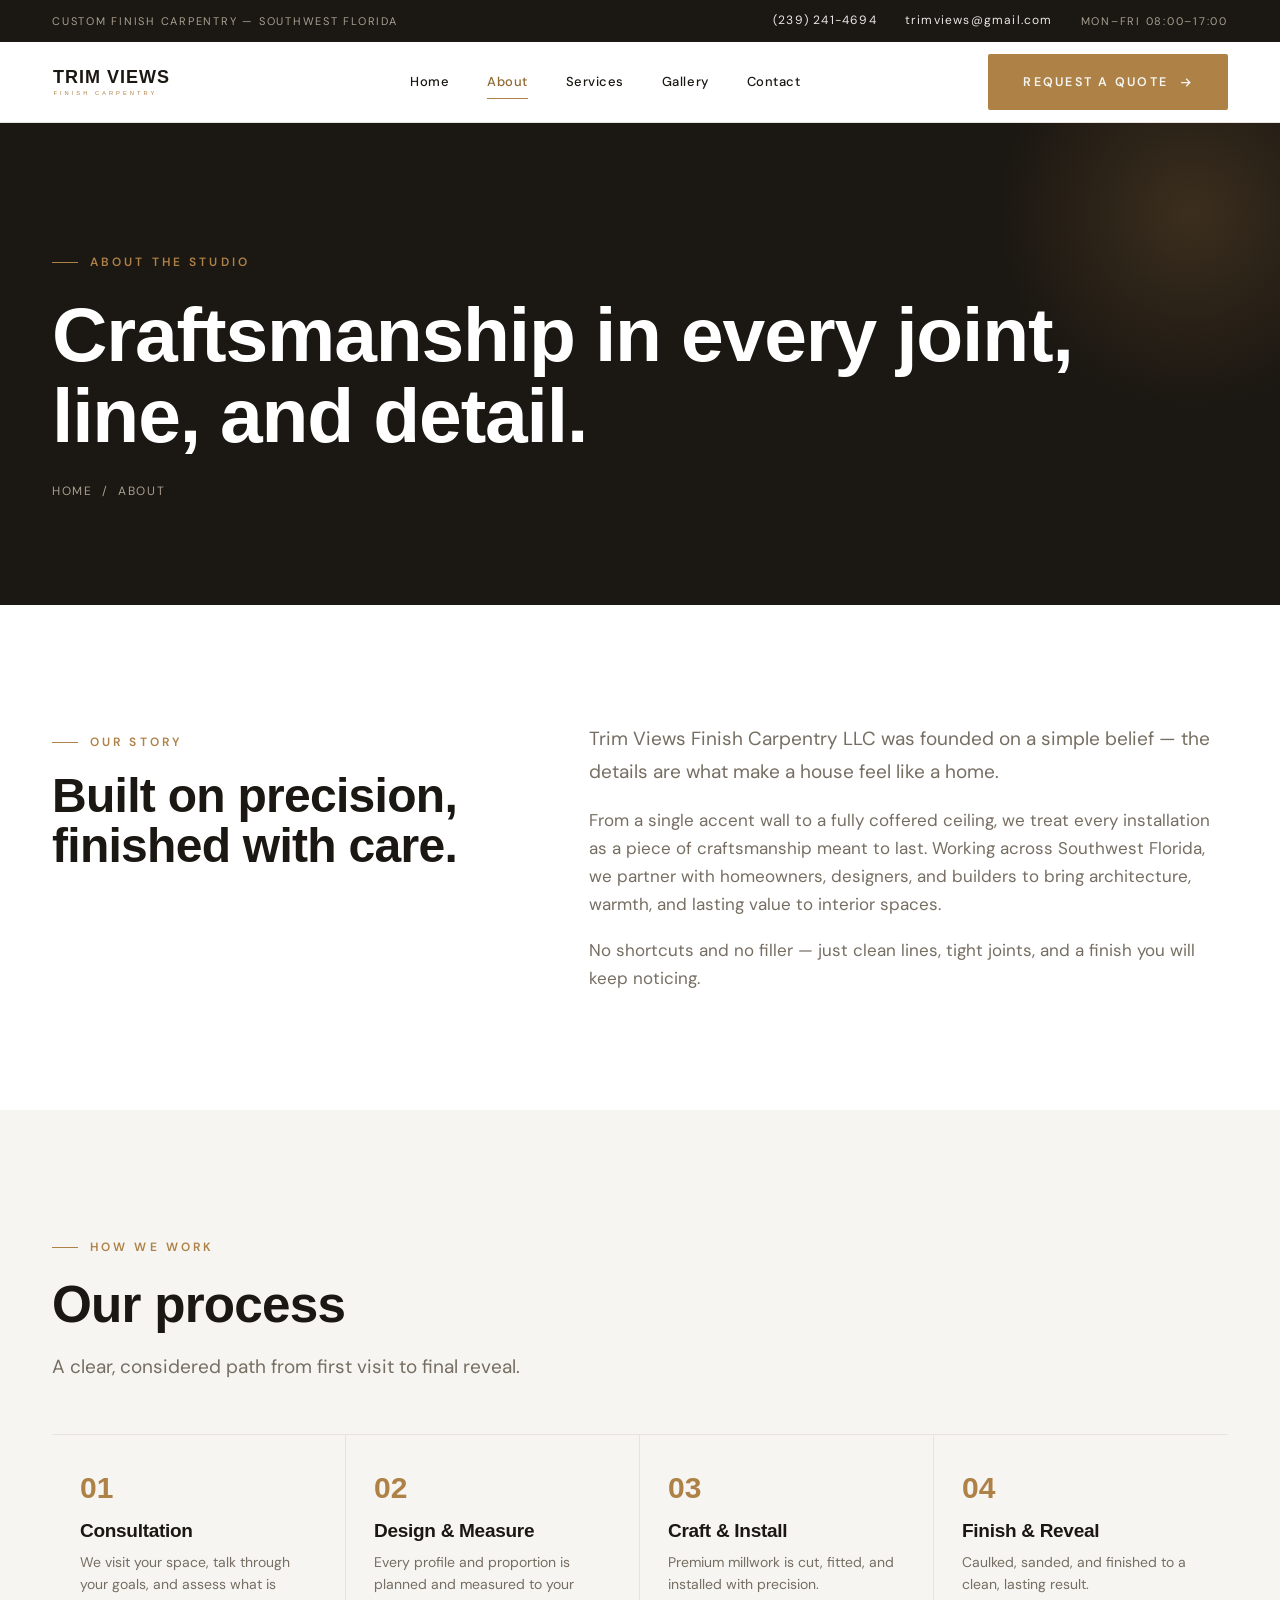
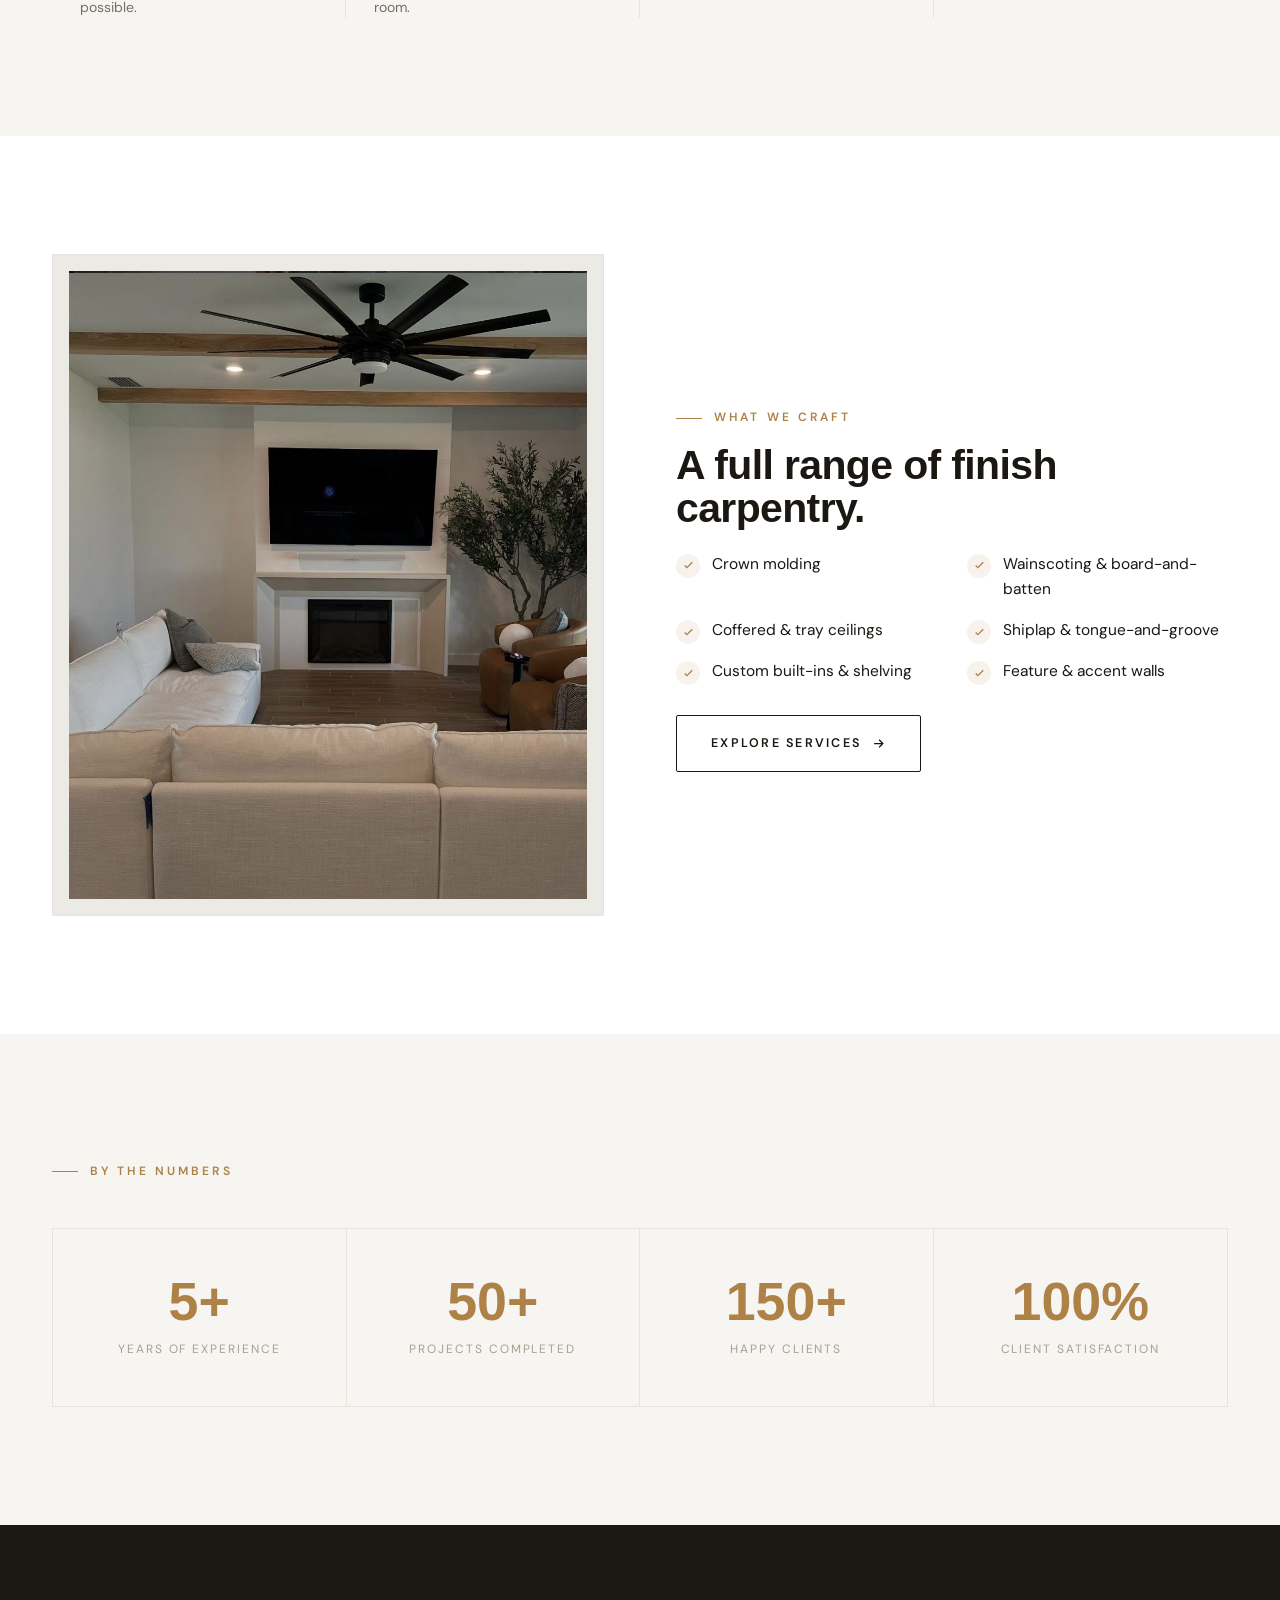
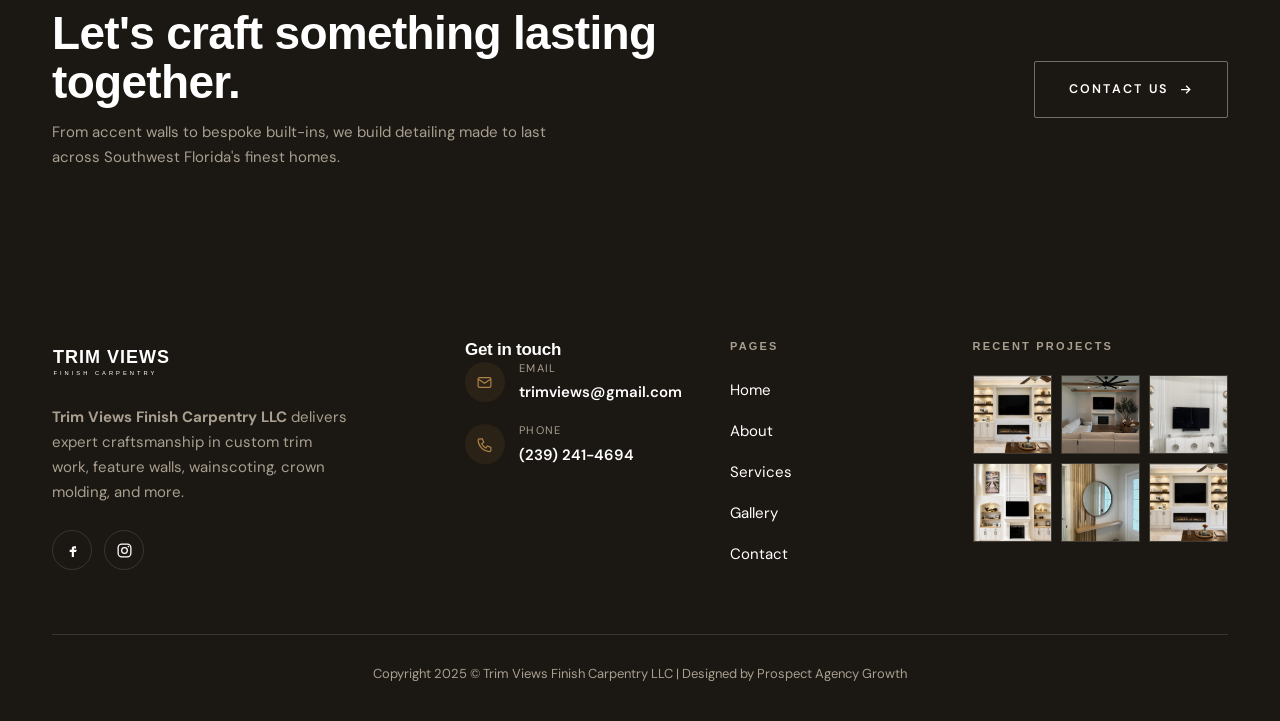
==== about.html @ 460244a6 "Add files via upload" ====
<!DOCTYPE html>
<html lang="en">
<head>
<meta charset="UTF-8">
<meta name="viewport" content="width=device-width, initial-scale=1">
<title>About | Trim Views Finish Carpentry</title>
<meta name="description" content="Trim Views Finish Carpentry LLC — bespoke trim, feature walls, wainscoting, crown molding, coffered ceilings and custom built-ins for fine homes across Southwest Florida.">
<link rel="preconnect" href="https://fonts.googleapis.com">
<link rel="preconnect" href="https://fonts.gstatic.com" crossorigin>
<link href="https://fonts.googleapis.com/css2?family=DM+Sans:opsz,wght@9..40,400;9..40,500;9..40,600;9..40,700&display=swap" rel="stylesheet">
<style>
@font-face{font-family:'Garet';
  src:url('assets/fonts/Garet-Bold.woff2') format('woff2'),
      url('assets/fonts/Garet-Bold.woff') format('woff'),
      url('assets/fonts/Garet-Bold.otf') format('opentype'),
      url('assets/fonts/Garet-Bold.ttf') format('truetype');
  font-weight:700;font-style:normal;font-display:swap}
@font-face{font-family:'Garet';
  src:url('assets/fonts/Garet-Book.woff2') format('woff2'),
      url('assets/fonts/Garet-Book.woff') format('woff'),
      url('assets/fonts/Garet-Book.otf') format('opentype'),
      url('assets/fonts/Garet-Book.ttf') format('truetype');
  font-weight:400;font-style:normal;font-display:swap}
*{margin:0;padding:0;box-sizing:border-box}
html{scroll-behavior:smooth}
:root{
  --ink:#1B1712; --ink-2:#231E17; --bone:#FFFFFF; --ivory:#F6F5F2;
  --brass:#AE8146; --brass-dk:#8F6833; --brass-soft:rgba(174,129,70,.10);
  --taupe:#766E62; --taupe-lt:#A89F90; --line:#E7E4DD; --line-dk:rgba(255,255,255,.13);
  --maxw:1240px; --e:cubic-bezier(.22,.61,.36,1);
}
body{font-family:'DM Sans',-apple-system,BlinkMacSystemFont,'Segoe UI',sans-serif;
  background:var(--bone);color:var(--ink);font-size:17px;line-height:1.65;-webkit-font-smoothing:antialiased}
h1,h2,h3,h4,.disp{font-family:'Garet',sans-serif;font-weight:700;line-height:1.05;letter-spacing:-.015em}
img{display:block;max-width:100%}
a{color:inherit;text-decoration:none}
.wrap{max-width:var(--maxw);margin:0 auto;padding:0 32px}
.eyebrow{display:inline-flex;align-items:center;gap:12px;font-weight:600;font-size:12px;
  letter-spacing:.26em;text-transform:uppercase;color:var(--brass)}
.eyebrow::before{content:"";width:26px;height:1px;background:var(--brass)}
.eyebrow.center{justify-content:center}
.lead{font-size:19px;color:var(--taupe);line-height:1.7}

.btn{display:inline-flex;align-items:center;gap:10px;font-weight:600;font-size:12.5px;
  letter-spacing:.18em;text-transform:uppercase;padding:17px 34px;border-radius:2px;
  border:1px solid transparent;cursor:pointer;transition:.35s var(--e);white-space:nowrap}
.btn .ar{transition:transform .35s var(--e)}
.btn:hover .ar{transform:translateX(4px)}
.btn-primary{background:var(--brass);color:var(--ivory)}
.btn-primary:hover{background:var(--brass-dk)}
.btn-ink{background:var(--ink);color:var(--bone)}
.btn-ink:hover{background:#000}
.btn-ghost{background:transparent;color:var(--ink);border-color:var(--ink)}
.btn-ghost:hover{background:var(--ink);color:var(--bone)}
.btn-ghost-lt{background:transparent;color:var(--bone);border-color:rgba(242,236,225,.4)}
.btn-ghost-lt:hover{background:var(--bone);color:var(--ink)}

.util{background:var(--ink);color:var(--bone)}
.util .wrap{display:flex;justify-content:space-between;align-items:center;height:42px;font-size:12px;letter-spacing:.1em}
.util .l,.util .r span{color:var(--taupe-lt);text-transform:uppercase;letter-spacing:.16em;font-size:11px}
.util .r{display:flex;gap:28px;align-items:center}
.util .r a{color:var(--bone);opacity:.9;transition:.2s}
.util .r a:hover{opacity:1;color:var(--brass)}

header{position:sticky;top:0;z-index:100;background:rgba(255,255,255,.86);
  -webkit-backdrop-filter:blur(10px);backdrop-filter:blur(10px);
  border-bottom:1px solid var(--line);transition:box-shadow .3s var(--e)}
header.scrolled{box-shadow:0 14px 40px -28px rgba(27,23,18,.5)}
.nav{display:flex;align-items:center;justify-content:space-between;height:80px}
.brand img{height:42px;width:auto}
.menu{display:flex;align-items:center;gap:38px}
.menu a{font-size:13px;font-weight:500;letter-spacing:.04em;color:var(--ink);position:relative;padding:4px 0;transition:color .25s}
.menu a::after{content:"";position:absolute;left:0;bottom:-2px;width:0;height:1px;background:var(--brass);transition:width .3s var(--e)}
.menu a:hover{color:var(--brass-dk)}
.menu a:hover::after,.menu a.active::after{width:100%}
.menu a.active{color:var(--brass-dk)}
.nav-r{display:flex;align-items:center;gap:20px}
.burger{display:none;flex-direction:column;gap:5px;background:none;border:none;cursor:pointer;padding:8px}
.burger span{width:24px;height:1.5px;background:var(--ink);transition:.3s}
.mobile{display:none}

/* hero */
.hero{padding:78px 0 96px;position:relative;overflow:hidden}
.hero-grid{display:grid;grid-template-columns:1.05fr .95fr;gap:64px;align-items:center}
.hero h1{font-size:clamp(44px,5.6vw,82px);margin:26px 0 24px}
.hero h1 em{font-style:normal;color:var(--brass)}
.hero .lead{max-width:440px;margin-bottom:38px}
.hero-cta{display:flex;gap:14px;flex-wrap:wrap;margin-bottom:46px}
.hero-meta{display:flex;gap:40px;border-top:1px solid var(--line);padding-top:26px}
.hero-meta .n{font-family:'Garet',sans-serif;font-weight:700;font-size:30px;line-height:1}
.hero-meta .k{font-size:12px;letter-spacing:.16em;text-transform:uppercase;color:var(--taupe-lt);margin-top:8px}
.frame{position:relative;padding:18px;background:var(--bone);border:1px solid var(--line);
  box-shadow:0 50px 90px -50px rgba(27,23,18,.45)}
.frame::before{content:"";position:absolute;inset:8px;border:1px solid var(--brass);opacity:.45;pointer-events:none}
.frame .pic{aspect-ratio:4/5;overflow:hidden;background:#ECEAE4}
.frame .pic img{width:100%;height:100%;object-fit:cover}
.frame .chip{position:absolute;left:-1px;bottom:34px;transform:translateX(-20%);
  background:var(--ink);color:var(--bone);padding:18px 22px;max-width:250px;display:flex;gap:14px;align-items:center}
.frame .chip .t{font-size:11px;letter-spacing:.2em;text-transform:uppercase;color:var(--brass);margin-bottom:6px}
.frame .chip .d{font-size:14px;line-height:1.4}
.frame .chip .ic{color:var(--brass);flex-shrink:0}
.vlabel{position:absolute;right:-34px;top:50%;writing-mode:vertical-rl;transform:rotate(180deg) translateX(50%);
  font-size:11px;letter-spacing:.34em;text-transform:uppercase;color:var(--taupe-lt)}

/* feature icon row */
.feat{background:var(--ivory);border-top:1px solid var(--line);border-bottom:1px solid var(--line)}
.feat .wrap{display:grid;grid-template-columns:repeat(4,1fr)}
.feat .f{padding:40px 30px;display:flex;gap:18px;align-items:flex-start;border-right:1px solid var(--line)}
.feat .f:last-child{border-right:none}
.feat .fic{width:46px;height:46px;flex-shrink:0;border-radius:50%;background:var(--brass-soft);color:var(--brass);display:flex;align-items:center;justify-content:center}
.feat .ft{font-family:'Garet',sans-serif;font-weight:700;font-size:16px;margin-bottom:5px}
.feat .fd{font-size:13px;color:var(--taupe);line-height:1.5}

/* section scaffold */
.sec{padding:118px 0}
.sec-iv{background:var(--ivory)}
.sec-head{max-width:640px}
.sec-head h2{font-size:clamp(32px,4vw,52px);margin:20px 0}
.sec-head.center{margin:0 auto;text-align:center}

/* overlapping about card (ref: INNER) */
.ovr-grid{display:grid;grid-template-columns:1.1fr .9fr;align-items:center}
.ovr-img{position:relative;aspect-ratio:4/3;overflow:hidden;background:#ECEAE4;border:1px solid var(--line)}
.ovr-img img{width:100%;height:100%;object-fit:cover}
.viewbtn{position:absolute;left:0;bottom:26px;display:inline-flex;align-items:center;gap:14px;
  background:var(--ink);color:var(--bone);padding:11px 24px 11px 11px;font-size:11px;letter-spacing:.18em;text-transform:uppercase}
.viewbtn .c{width:42px;height:42px;border-radius:50%;background:var(--brass);color:var(--ivory);display:flex;align-items:center;justify-content:center}
.ovr-card{background:var(--bone);border:1px solid var(--line);padding:52px 48px;margin-left:-90px;
  box-shadow:0 50px 90px -50px rgba(27,23,18,.42);position:relative;z-index:2}
.ovr-card h2{font-size:clamp(28px,3.2vw,42px);margin:16px 0 18px}
.ovr-stats{display:flex;gap:54px;margin-top:34px;border-top:1px solid var(--line);padding-top:28px}
.ovr-stats .n{font-family:'Garet',sans-serif;font-weight:700;font-size:34px;color:var(--brass);line-height:1}
.ovr-stats .k{font-size:12px;letter-spacing:.14em;text-transform:uppercase;color:var(--taupe-lt);margin-top:8px}

/* why choose us (ref: INNER) */
.why-wrap{display:grid;grid-template-columns:.82fr 1.18fr;gap:64px;align-items:center}
.why-cards{display:grid;grid-template-columns:1fr 1fr;gap:22px}
.wcard{background:var(--bone);border:1px solid var(--line);padding:34px 30px;transition:.35s var(--e)}
.wcard:hover{transform:translateY(-5px);box-shadow:0 30px 60px -36px rgba(27,23,18,.35);border-color:var(--brass)}
.wcard .ic{width:50px;height:50px;border-radius:12px;background:var(--brass-soft);color:var(--brass);display:flex;align-items:center;justify-content:center;margin-bottom:20px}
.wcard h3{font-size:19px;margin-bottom:10px}
.wcard p{font-size:14px;color:var(--taupe);line-height:1.6}

/* service image cards (ref: REVYLO) */
.scards{display:grid;grid-template-columns:repeat(3,1fr);gap:24px;margin-top:52px}
.scard{background:var(--bone);border:1px solid var(--line);overflow:hidden;transition:.35s var(--e);display:block}
.scard:hover{transform:translateY(-5px);box-shadow:0 36px 70px -40px rgba(27,23,18,.4)}
.scard .im{aspect-ratio:4/3;overflow:hidden;background:#ECEAE4}
.scard .im img{width:100%;height:100%;object-fit:cover;transition:transform .8s var(--e)}
.scard:hover .im img{transform:scale(1.06)}
.scard .bd{padding:30px 28px}
.scard h3{font-size:20px;margin-bottom:10px}
.scard p{font-size:14px;color:var(--taupe);margin-bottom:18px;line-height:1.6}
.scard .go{display:inline-flex;align-items:center;gap:9px;font-size:12px;letter-spacing:.16em;text-transform:uppercase;color:var(--brass);font-weight:600}

/* craft split (ref: INNER award-winning) */
.split{display:grid;grid-template-columns:1fr 1fr;gap:72px;align-items:center}
.split-img{aspect-ratio:5/6;background:#ECEAE4;border:1px solid var(--line);padding:16px}
.split-img .pic{width:100%;height:100%;overflow:hidden;background:#ECEAE4}
.split-img img{width:100%;height:100%;object-fit:cover}
.pull{background:var(--bone);border-left:2px solid var(--brass);padding:22px 26px;margin-top:28px;font-style:italic;color:var(--taupe);line-height:1.6}
.pull .src{display:block;margin-top:12px;font-style:normal;font-size:11px;letter-spacing:.18em;text-transform:uppercase;color:var(--brass)}

/* gallery */
.gal{display:grid;grid-template-columns:1.4fr 1fr;grid-template-rows:1fr 1fr;gap:20px;margin-top:50px}
.gal figure{overflow:hidden;background:#ECEAE4;border:1px solid var(--line)}
.gal figure:first-child{grid-row:1/3}
.gal img{width:100%;height:100%;object-fit:cover;transition:transform .8s var(--e)}
.gal figure:hover img{transform:scale(1.05)}
.gal-foot{display:flex;justify-content:space-between;align-items:center;flex-wrap:wrap;gap:20px;margin-top:42px}
.social{display:flex;align-items:center;gap:14px}
.social .s{font-size:12px;letter-spacing:.16em;text-transform:uppercase;color:var(--taupe)}
.sic{width:42px;height:42px;border-radius:50%;border:1px solid var(--line);display:flex;align-items:center;justify-content:center;transition:.3s var(--e)}
.sic:hover{background:var(--brass);border-color:var(--brass);color:var(--ivory)}
.gal-grid{display:grid;grid-template-columns:repeat(3,1fr);gap:20px;margin-top:50px}
.gal-grid figure{overflow:hidden;background:#ECEAE4;border:1px solid var(--line);aspect-ratio:4/5}
.gal-grid img{width:100%;height:100%;object-fit:cover;transition:transform .8s var(--e)}
.gal-grid figure:hover img{transform:scale(1.05)}

/* CTA (ref: INNER) */
.cta{background:var(--ink);color:var(--bone);padding:84px 0}
.cta .wrap{display:flex;justify-content:space-between;align-items:center;gap:44px;flex-wrap:wrap}
.cta h2{font-size:clamp(28px,3.6vw,46px);max-width:660px}
.cta p{color:var(--taupe-lt);margin-top:14px;max-width:540px;font-size:15px}

/* page hero */
.phero{background:var(--ink);color:var(--bone);padding:120px 0 104px;position:relative;overflow:hidden}
.phero::after{content:"";position:absolute;right:-120px;top:-120px;width:420px;height:420px;border-radius:50%;
  background:radial-gradient(circle,rgba(174,129,70,.22),transparent 65%)}
.phero .eyebrow{color:var(--brass)}
.phero h1{font-size:clamp(42px,6vw,84px);margin:22px 0 0}
.crumbs{margin-top:26px;font-size:12px;letter-spacing:.14em;text-transform:uppercase;color:var(--taupe-lt)}
.crumbs a:hover{color:var(--brass)}

/* contact */
.cgrid{display:grid;grid-template-columns:.9fr 1.1fr;gap:64px}
.cinfo .row{display:flex;gap:18px;padding:24px 0;border-bottom:1px solid var(--line)}
.cinfo .row:first-child{border-top:1px solid var(--line)}
.cinfo .ic{width:46px;height:46px;border-radius:50%;background:var(--brass-soft);color:var(--brass);display:flex;align-items:center;justify-content:center;flex-shrink:0}
.cinfo .k{font-size:11px;letter-spacing:.2em;text-transform:uppercase;color:var(--taupe-lt)}
.cinfo .v{font-weight:600;font-size:17px;margin-top:4px}
.form{background:var(--bone);border:1px solid var(--line);padding:42px}
.formwrap{border:1px solid var(--line);border-radius:4px;overflow:hidden;background:var(--bone)}
.field{margin-bottom:22px}
.field label{display:block;font-size:11px;letter-spacing:.18em;text-transform:uppercase;color:var(--taupe);margin-bottom:9px}
.field input,.field textarea{width:100%;background:var(--bone);border:1px solid var(--line);border-radius:2px;
  padding:14px 16px;font-family:inherit;font-size:15px;color:var(--ink);transition:border-color .25s}
.field input:focus,.field textarea:focus{outline:none;border-color:var(--brass)}
.field textarea{resize:vertical;min-height:130px}
.fnote{font-size:12.5px;color:var(--taupe-lt);margin-top:14px}

/* footer */
footer{background:var(--ink);color:var(--bone);padding:88px 0 36px}
.fgrid{display:grid;grid-template-columns:1.5fr .85fr .8fr 1.05fr;gap:48px;padding-bottom:54px;border-bottom:1px solid var(--line-dk)}
.flogo img{height:42px;margin-bottom:22px;filter:brightness(0) invert(1)}
.ftag{color:var(--taupe-lt);max-width:300px;margin-bottom:26px;font-size:15px}
.fcontact a{display:flex;align-items:center;gap:14px;margin-bottom:16px;color:var(--bone)}
.fcontact .fic{width:40px;height:40px;border-radius:50%;background:var(--brass-soft);color:var(--brass);display:flex;align-items:center;justify-content:center;flex-shrink:0}
.fcontact small{display:block;color:var(--taupe-lt);font-size:11px;letter-spacing:.12em;text-transform:uppercase}
.fcontact strong{font-weight:600;font-size:15px}
.fsocial{display:flex;gap:12px;margin-top:22px}
.fsocial a{width:40px;height:40px;border-radius:50%;border:1px solid var(--line-dk);display:flex;align-items:center;justify-content:center;transition:.3s var(--e)}
.fsocial a:hover{background:var(--brass);border-color:var(--brass);color:var(--ivory)}
.fcol h4{font-size:11px;letter-spacing:.2em;text-transform:uppercase;color:var(--taupe-lt);margin-bottom:22px}
.fcol ul{list-style:none}
.fcol li{margin-bottom:13px}
.fcol a{font-size:15px;color:var(--bone);transition:.2s}
.fcol a:hover{color:var(--brass)}
.fprojects{display:grid;grid-template-columns:repeat(3,1fr);gap:9px}
.fprojects a{aspect-ratio:1;overflow:hidden;background:var(--ink-2);border:1px solid var(--line-dk)}
.fprojects img{width:100%;height:100%;object-fit:cover;transition:.4s var(--e)}
.fprojects a:hover img{transform:scale(1.08);opacity:.85}
.fbot{padding-top:28px;text-align:center;font-size:13px;color:var(--taupe-lt)}
.fbot a{color:var(--brass)}

.reveal{opacity:0;transform:translateY(18px);transition:opacity .8s var(--e),transform .8s var(--e)}
.reveal.in{opacity:1;transform:none}

@media(max-width:980px){
  .hero-grid{grid-template-columns:1fr;gap:46px}
  .frame{max-width:440px;margin:0 auto}
  .vlabel{display:none}
  .feat .wrap{grid-template-columns:1fr 1fr}
  .feat .f:nth-child(2){border-right:none}
  .feat .f:nth-child(1),.feat .f:nth-child(2){border-bottom:1px solid var(--line)}
  .ovr-grid{grid-template-columns:1fr}
  .ovr-card{margin-left:0;margin-top:-46px;margin-right:24px}
  .why-wrap,.split,.cgrid{grid-template-columns:1fr;gap:44px}
  .scards{grid-template-columns:1fr 1fr}
  .scards .scard:last-child{grid-column:1/3}
  .gal{grid-template-columns:1fr 1fr;grid-template-rows:auto}
  .gal figure:first-child{grid-row:auto;grid-column:1/3}
  .gal-grid{grid-template-columns:1fr 1fr}
  .fgrid{grid-template-columns:1fr 1fr}
}
@media(max-width:680px){
  body{font-size:16px}
  .menu,.util .l{display:none}
  .burger{display:flex}
  .sec{padding:80px 0}
  .cta,.phero{padding:80px 0}
  .feat .wrap{grid-template-columns:1fr}
  .feat .f{border-right:none;border-bottom:1px solid var(--line)}
  .feat .f:last-child{border-bottom:none}
  .why-cards,.scards{grid-template-columns:1fr}
  .scards .scard:last-child{grid-column:auto}
  .ovr-card{margin-right:0;padding:38px 28px}
  .ovr-stats{gap:36px}
  .gal,.gal-grid{grid-template-columns:1fr}
  .gal figure:first-child{grid-column:auto}
  .fgrid{grid-template-columns:1fr;gap:38px}
  .mobile.open{display:block;position:fixed;inset:80px 0 0;background:var(--bone);z-index:95;padding:30px 32px;overflow-y:auto}
  .mobile.open a{display:block;padding:18px 0;font-size:20px;font-weight:600;border-bottom:1px solid var(--line)}
  .mobile.open .btn{margin-top:26px;width:100%;justify-content:center}
}
/* about: story */
.story{display:grid;grid-template-columns:.85fr 1.15fr;gap:64px;align-items:start}
.story h2{font-size:clamp(30px,3.8vw,48px)}
.story .lead{margin-bottom:0}
.story p+p{margin-top:18px;color:var(--taupe)}
/* about: process steps */
.steps{display:grid;grid-template-columns:repeat(4,1fr);border-top:1px solid var(--line);margin-top:50px}
.step{padding:38px 28px 0;border-right:1px solid var(--line)}
.step:last-child{border-right:none}
.step .si{font-family:'Garet',sans-serif;font-weight:700;font-size:30px;color:var(--brass);line-height:1}
.step h3{font-size:19px;margin:18px 0 10px}
.step p{font-size:14px;color:var(--taupe);line-height:1.6}
/* about: specialties checklist */
.checklist{list-style:none;display:grid;grid-template-columns:1fr 1fr;gap:15px 30px;margin:8px 0 30px}
.checklist li{display:flex;align-items:flex-start;gap:12px;font-size:15.5px}
.checklist .ck{width:24px;height:24px;border-radius:50%;background:var(--brass-soft);color:var(--brass);display:flex;align-items:center;justify-content:center;flex-shrink:0;margin-top:2px}
/* about: stat band */
.statband{display:grid;grid-template-columns:repeat(4,1fr);border:1px solid var(--line);background:var(--ivory);margin-top:46px}
.statband .sb{padding:46px 24px;text-align:center;border-right:1px solid var(--line)}
.statband .sb:last-child{border-right:none}
.statband .n{font-family:'Garet',sans-serif;font-weight:700;font-size:clamp(38px,4.2vw,56px);color:var(--brass);line-height:1}
.statband .k{margin-top:12px;font-size:12px;letter-spacing:.16em;text-transform:uppercase;color:var(--taupe-lt)}
@media(max-width:980px){
  .story{grid-template-columns:1fr;gap:28px}
  .steps{grid-template-columns:1fr 1fr}
  .step:nth-child(2){border-right:none}
  .step{border-bottom:1px solid var(--line);padding-bottom:30px}
  .statband{grid-template-columns:1fr 1fr}
  .statband .sb:nth-child(2){border-right:none}
  .statband .sb:nth-child(1),.statband .sb:nth-child(2){border-bottom:1px solid var(--line)}
}
@media(max-width:680px){
  .steps,.statband,.checklist{grid-template-columns:1fr}
  .step{border-right:none}
  .statband .sb{border-right:none;border-bottom:1px solid var(--line)}
  .statband .sb:last-child{border-bottom:none}
}
@media(prefers-reduced-motion:reduce){
  *{transition:none!important;animation:none!important}
  .reveal{opacity:1;transform:none}
  html{scroll-behavior:auto}
}
</style>
</head>
<body>

<div class="util"><div class="wrap">
  <div class="l">Custom Finish Carpentry — Southwest Florida</div>
  <div class="r"><a href="tel:239-241-4694">(239) 241-4694</a><a href="mailto:trimviews@gmail.com">trimviews@gmail.com</a><span>Mon–Fri 08:00–17:00</span></div>
</div></div>
<header id="hdr"><div class="wrap nav">
  <a href="index.html" class="brand"><img loading="lazy" src="[data-uri]" alt="Trim Views Finish Carpentry"></a>
  <nav class="menu"><a href="index.html" class="">Home</a><a href="about.html" class="active">About</a><a href="services.html" class="">Services</a><a href="gallery.html" class="">Gallery</a><a href="contact.html" class="">Contact</a></nav>
  <div class="nav-r">
    <a href="contact.html" class="btn btn-primary">Request a quote <svg class="ar" width="15" height="15" viewBox="0 0 24 24" fill="none" stroke="currentColor" stroke-width="2"><path d="M5 12h14M13 6l6 6-6 6"/></svg></a>
    <button class="burger" id="burger" aria-label="Menu"><span></span><span></span><span></span></button>
  </div>
</div></header>
<div class="mobile" id="mobile"><a href="index.html">Home</a><a href="about.html">About</a><a href="services.html">Services</a><a href="gallery.html">Gallery</a><a href="contact.html">Contact</a><a href="contact.html" class="btn btn-primary">Request a quote</a></div>


<section class="phero"><div class="wrap reveal">
  <span class="eyebrow">About the studio</span>
  <h1>Craftsmanship in every joint, line, and detail.</h1>
  <div class="crumbs"><a href="index.html">Home</a> &nbsp;/&nbsp; About</div>
</div></section>

<section class="sec"><div class="wrap"><div class="story">
  <div class="reveal"><span class="eyebrow">Our story</span><h2 style="margin-top:18px">Built on precision, finished with care.</h2></div>
  <div class="reveal">
    <p class="lead">Trim Views Finish Carpentry LLC was founded on a simple belief — the details are what make a house feel like a home.</p>
    <p>From a single accent wall to a fully coffered ceiling, we treat every installation as a piece of craftsmanship meant to last. Working across Southwest Florida, we partner with homeowners, designers, and builders to bring architecture, warmth, and lasting value to interior spaces.</p>
    <p>No shortcuts and no filler — just clean lines, tight joints, and a finish you will keep noticing.</p>
  </div>
</div></div></section>

<section class="sec sec-iv"><div class="wrap">
  <div class="sec-head reveal"><span class="eyebrow">How we work</span><h2>Our process</h2>
  <p class="lead">A clear, considered path from first visit to final reveal.</p></div>
  <div class="steps reveal">
    <div class="step"><div class="si">01</div><h3>Consultation</h3><p>We visit your space, talk through your goals, and assess what is possible.</p></div>
    <div class="step"><div class="si">02</div><h3>Design &amp; Measure</h3><p>Every profile and proportion is planned and measured to your room.</p></div>
    <div class="step"><div class="si">03</div><h3>Craft &amp; Install</h3><p>Premium millwork is cut, fitted, and installed with precision.</p></div>
    <div class="step"><div class="si">04</div><h3>Finish &amp; Reveal</h3><p>Caulked, sanded, and finished to a clean, lasting result.</p></div>
  </div>
</div></section>

<section class="sec"><div class="wrap"><div class="split">
  <div class="split-img reveal"><div class="pic"><img loading="lazy" src="[data-uri]" alt="Trim Views craftsmanship"></div></div>
  <div class="reveal">
    <span class="eyebrow">What we craft</span>
    <h2 style="font-size:clamp(28px,3.2vw,42px);margin:16px 0 22px">A full range of finish carpentry.</h2>
    <ul class="checklist">
      <li><span class="ck"><svg width="13" height="13" viewBox="0 0 24 24" fill="none" stroke="currentColor" stroke-width="2.4"><path d="M5 12l4 4 10-10"/></svg></span>Crown molding</li>
      <li><span class="ck"><svg width="13" height="13" viewBox="0 0 24 24" fill="none" stroke="currentColor" stroke-width="2.4"><path d="M5 12l4 4 10-10"/></svg></span>Wainscoting &amp; board-and-batten</li>
      <li><span class="ck"><svg width="13" height="13" viewBox="0 0 24 24" fill="none" stroke="currentColor" stroke-width="2.4"><path d="M5 12l4 4 10-10"/></svg></span>Coffered &amp; tray ceilings</li>
      <li><span class="ck"><svg width="13" height="13" viewBox="0 0 24 24" fill="none" stroke="currentColor" stroke-width="2.4"><path d="M5 12l4 4 10-10"/></svg></span>Shiplap &amp; tongue-and-groove</li>
      <li><span class="ck"><svg width="13" height="13" viewBox="0 0 24 24" fill="none" stroke="currentColor" stroke-width="2.4"><path d="M5 12l4 4 10-10"/></svg></span>Custom built-ins &amp; shelving</li>
      <li><span class="ck"><svg width="13" height="13" viewBox="0 0 24 24" fill="none" stroke="currentColor" stroke-width="2.4"><path d="M5 12l4 4 10-10"/></svg></span>Feature &amp; accent walls</li>
    </ul>
    <a href="services.html" class="btn btn-ghost">Explore services <svg class="ar" width="15" height="15" viewBox="0 0 24 24" fill="none" stroke="currentColor" stroke-width="2"><path d="M5 12h14M13 6l6 6-6 6"/></svg></a>
  </div>
</div></div></section>

<section class="sec sec-iv"><div class="wrap reveal">
  <span class="eyebrow">By the numbers</span>
  <div class="statband">
    <div class="sb"><div class="n">5+</div><div class="k">Years of experience</div></div>
    <div class="sb"><div class="n">50+</div><div class="k">Projects completed</div></div>
    <div class="sb"><div class="n">150+</div><div class="k">Happy clients</div></div>
    <div class="sb"><div class="n">100%</div><div class="k">Client satisfaction</div></div>
  </div>
</div></section>


<section class="cta"><div class="wrap reveal">
  <div><h2>Let's craft something lasting together.</h2><p>From accent walls to bespoke built-ins, we build detailing made to last across Southwest Florida's finest homes.</p></div>
  <a href="contact.html" class="btn btn-ghost-lt">Contact us <svg class="ar" width="15" height="15" viewBox="0 0 24 24" fill="none" stroke="currentColor" stroke-width="2"><path d="M5 12h14M13 6l6 6-6 6"/></svg></a>
</div></section>


<footer><div class="wrap">
  <div class="fgrid">
    <div>
      <a href="index.html" class="flogo"><img loading="lazy" src="[data-uri]" alt="Trim Views Finish Carpentry"></a>
      <p class="ftag"><strong>Trim Views Finish Carpentry LLC</strong> delivers expert craftsmanship in custom trim work, feature walls, wainscoting, crown molding, and more.</p>
      <div class="fsocial">
        <a href="https://www.facebook.com/people/Trim-Views-Finish-Carpentry/61571407361000/" target="_blank" rel="noopener" aria-label="Facebook"><svg width="17" height="17" viewBox="0 0 24 24" fill="currentColor"><path d="M14 9h3V6h-3c-1.7 0-3 1.3-3 3v2H8v3h3v7h3v-7h3l1-3h-4V9c0-.6.4-1 1-1z"/></svg></a>
        <a href="https://www.instagram.com/trimviews_finishcarpentry/" target="_blank" rel="noopener" aria-label="Instagram"><svg width="17" height="17" viewBox="0 0 24 24" fill="none" stroke="currentColor" stroke-width="1.8"><rect x="3" y="3" width="18" height="18" rx="5"/><circle cx="12" cy="12" r="4"/><circle cx="17.5" cy="6.5" r="1.1" fill="currentColor" stroke="none"/></svg></a>
      </div>
    </div>
    <div class="fcontact">
      <h4>Get in touch</h4>
      <a href="mailto:trimviews@gmail.com"><span class="fic"><svg width="17" height="17" viewBox="0 0 24 24" fill="none" stroke="currentColor" stroke-width="1.7"><rect x="3" y="5" width="18" height="14" rx="2"/><path d="M3 7l9 6 9-6"/></svg></span><span><small>Email</small><strong>trimviews@gmail.com</strong></span></a>
      <a href="tel:239-241-4694"><span class="fic"><svg width="17" height="17" viewBox="0 0 24 24" fill="none" stroke="currentColor" stroke-width="1.7"><path d="M5 4h4l2 5-3 2a14 14 0 006 6l2-3 5 2v4a2 2 0 01-2 2A17 17 0 013 6a2 2 0 012-2z"/></svg></span><span><small>Phone</small><strong>(239) 241-4694</strong></span></a>
    </div>
    <div class="fcol">
      <h4>Pages</h4>
      <ul>
        <li><a href="index.html">Home</a></li>
        <li><a href="about.html">About</a></li>
        <li><a href="services.html">Services</a></li>
        <li><a href="gallery.html">Gallery</a></li>
        <li><a href="contact.html">Contact</a></li>
      </ul>
    </div>
    <div class="fcol">
      <h4>Recent projects</h4>
      <div class="fprojects">
        <a href="gallery.html"><img loading="lazy" src="[data-uri]" alt="Project"></a>
        <a href="gallery.html"><img loading="lazy" src="[data-uri]" alt="Project"></a>
        <a href="gallery.html"><img loading="lazy" src="[data-uri]" alt="Project"></a>
        <a href="gallery.html"><img loading="lazy" src="[data-uri]" alt="Project"></a>
        <a href="gallery.html"><img loading="lazy" src="[data-uri]" alt="Project"></a>
        <a href="gallery.html"><img loading="lazy" src="[data-uri]" alt="Project"></a>
      </div>
    </div>
  </div>
  <div class="fbot">Copyright 2025 © Trim Views Finish Carpentry LLC | Designed by Prospect Agency Growth</div>
</div></footer>


<script>
  var hdr=document.getElementById('hdr');
  var onS=function(){hdr.classList.toggle('scrolled',window.scrollY>20)};onS();
  window.addEventListener('scroll',onS,{passive:true});
  var b=document.getElementById('burger'),m=document.getElementById('mobile');
  b.addEventListener('click',function(){var o=m.classList.toggle('open');document.body.style.overflow=o?'hidden':''});
  m.querySelectorAll('a').forEach(function(a){a.addEventListener('click',function(){m.classList.remove('open');document.body.style.overflow=''})});
  if(!window.matchMedia('(prefers-reduced-motion:reduce)').matches){
    var io=new IntersectionObserver(function(es){es.forEach(function(e){if(e.isIntersecting){e.target.classList.add('in');io.unobserve(e.target)}})},{threshold:.12});
    document.querySelectorAll('.reveal').forEach(function(el){io.observe(el)});
  } else {document.querySelectorAll('.reveal').forEach(function(el){el.classList.add('in')});}
</script>

</body>
</html>
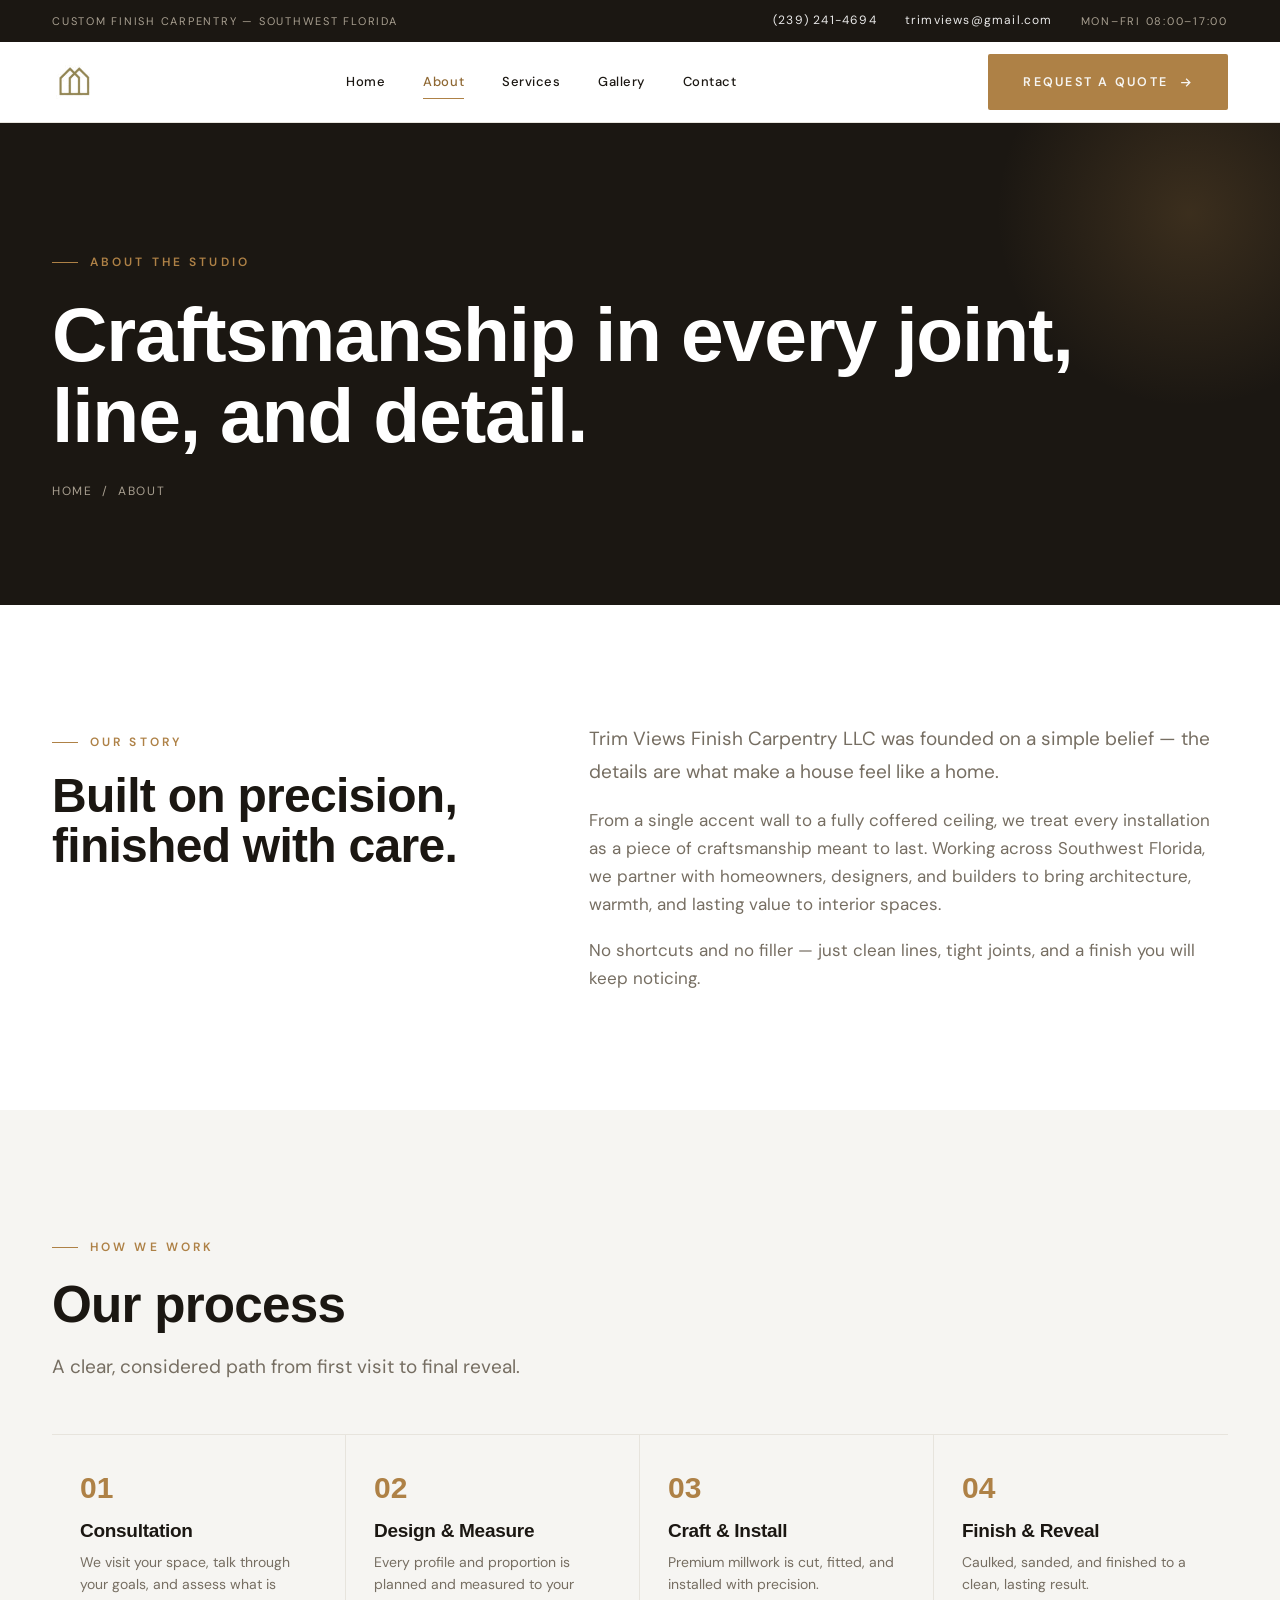
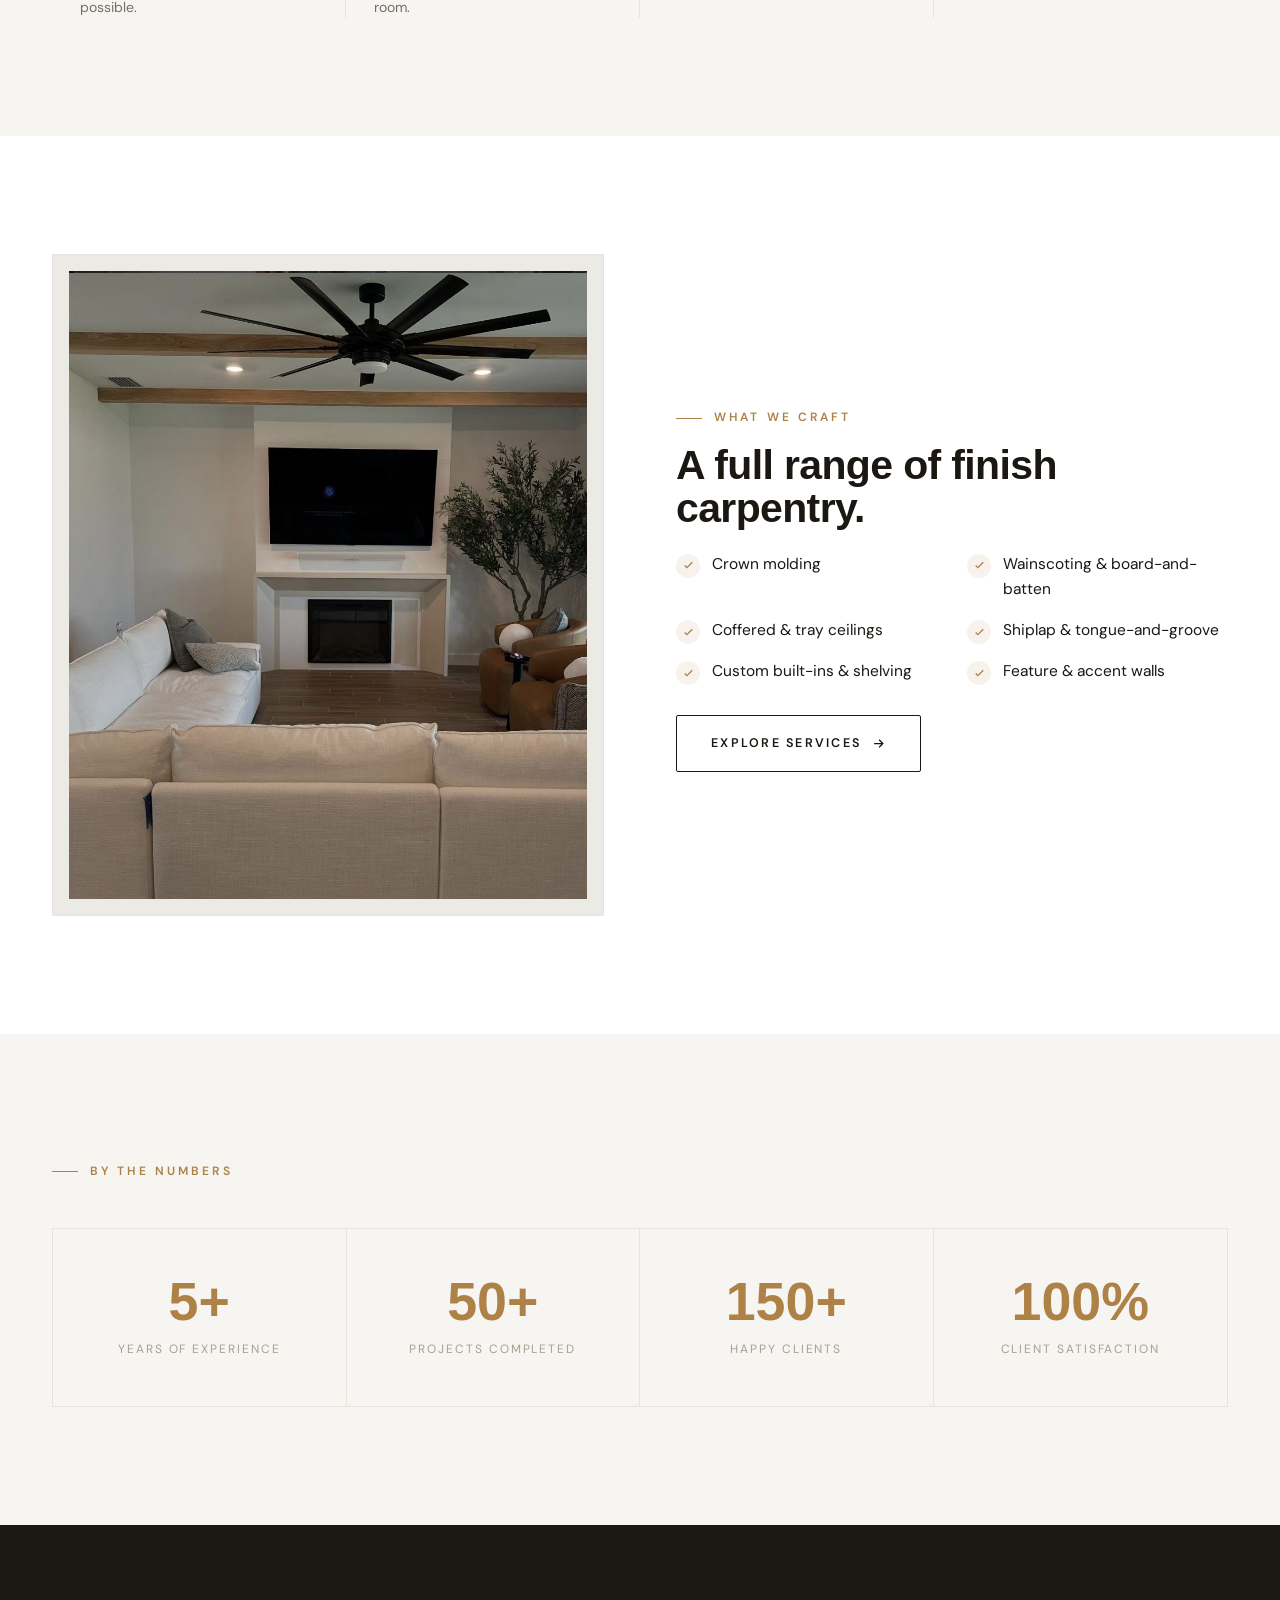
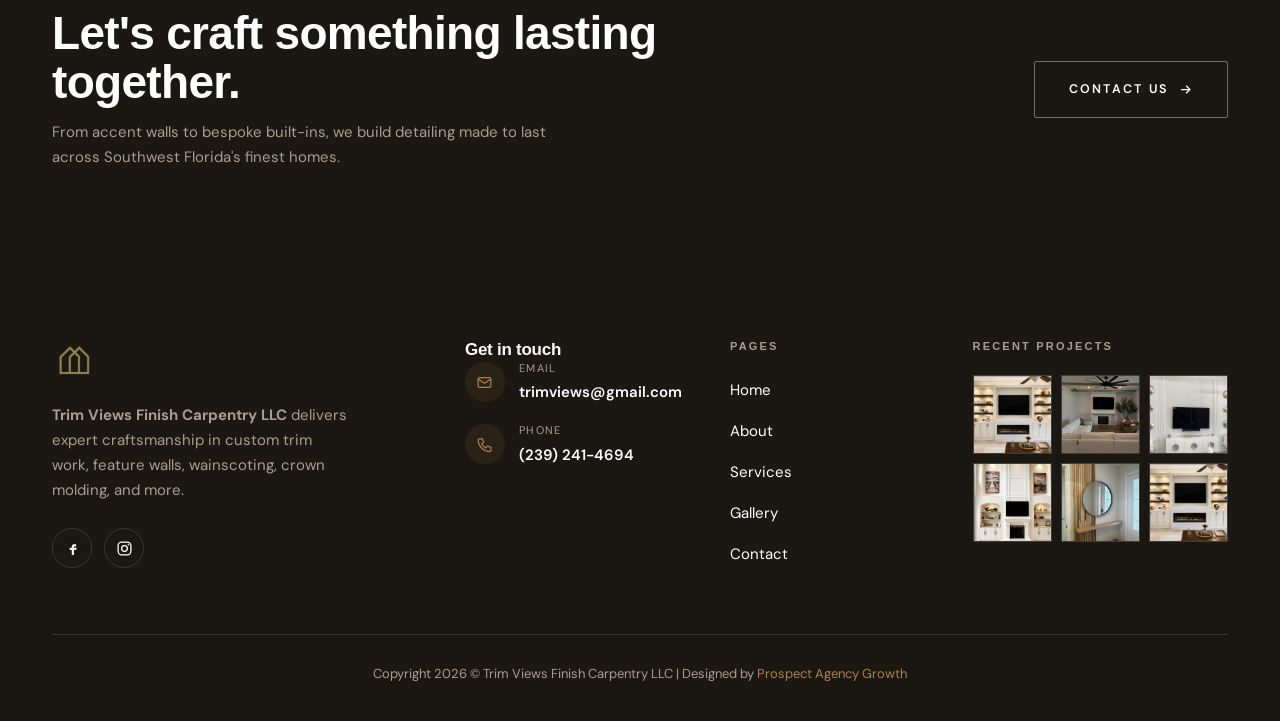
==== commit f3d232b0: "Add files via upload" ====
--- a/about.html
+++ b/about.html
@@ -67,7 +67,7 @@
   border-bottom:1px solid var(--line);transition:box-shadow .3s var(--e)}
 header.scrolled{box-shadow:0 14px 40px -28px rgba(27,23,18,.5)}
 .nav{display:flex;align-items:center;justify-content:space-between;height:80px}
-.brand img{height:42px;width:auto}
+.brand img{height:40px;width:auto}
 .menu{display:flex;align-items:center;gap:38px}
 .menu a{font-size:13px;font-weight:500;letter-spacing:.04em;color:var(--ink);position:relative;padding:4px 0;transition:color .25s}
 .menu a::after{content:"";position:absolute;left:0;bottom:-2px;width:0;height:1px;background:var(--brass);transition:width .3s var(--e)}
@@ -212,7 +212,7 @@
 /* footer */
 footer{background:var(--ink);color:var(--bone);padding:88px 0 36px}
 .fgrid{display:grid;grid-template-columns:1.5fr .85fr .8fr 1.05fr;gap:48px;padding-bottom:54px;border-bottom:1px solid var(--line-dk)}
-.flogo img{height:42px;margin-bottom:22px;filter:brightness(0) invert(1)}
+.flogo img{height:40px;margin-bottom:22px}
 .ftag{color:var(--taupe-lt);max-width:300px;margin-bottom:26px;font-size:15px}
 .fcontact a{display:flex;align-items:center;gap:14px;margin-bottom:16px;color:var(--bone)}
 .fcontact .fic{width:40px;height:40px;border-radius:50%;background:var(--brass-soft);color:var(--brass);display:flex;align-items:center;justify-content:center;flex-shrink:0}
@@ -324,7 +324,7 @@
   <div class="r"><a href="tel:239-241-4694">(239) 241-4694</a><a href="mailto:trimviews@gmail.com">trimviews@gmail.com</a><span>Mon–Fri 08:00–17:00</span></div>
 </div></div>
 <header id="hdr"><div class="wrap nav">
-  <a href="index.html" class="brand"><img loading="lazy" src="[data-uri]" alt="Trim Views Finish Carpentry"></a>
+  <a href="index.html" class="brand"><img loading="lazy" src="[data-uri]" alt="Trim Views Finish Carpentry"></a>
   <nav class="menu"><a href="index.html" class="">Home</a><a href="about.html" class="active">About</a><a href="services.html" class="">Services</a><a href="gallery.html" class="">Gallery</a><a href="contact.html" class="">Contact</a></nav>
   <div class="nav-r">
     <a href="contact.html" class="btn btn-primary">Request a quote <svg class="ar" width="15" height="15" viewBox="0 0 24 24" fill="none" stroke="currentColor" stroke-width="2"><path d="M5 12h14M13 6l6 6-6 6"/></svg></a>
@@ -397,7 +397,7 @@
 <footer><div class="wrap">
   <div class="fgrid">
     <div>
-      <a href="index.html" class="flogo"><img loading="lazy" src="[data-uri]" alt="Trim Views Finish Carpentry"></a>
+      <a href="index.html" class="flogo"><img loading="lazy" src="[data-uri]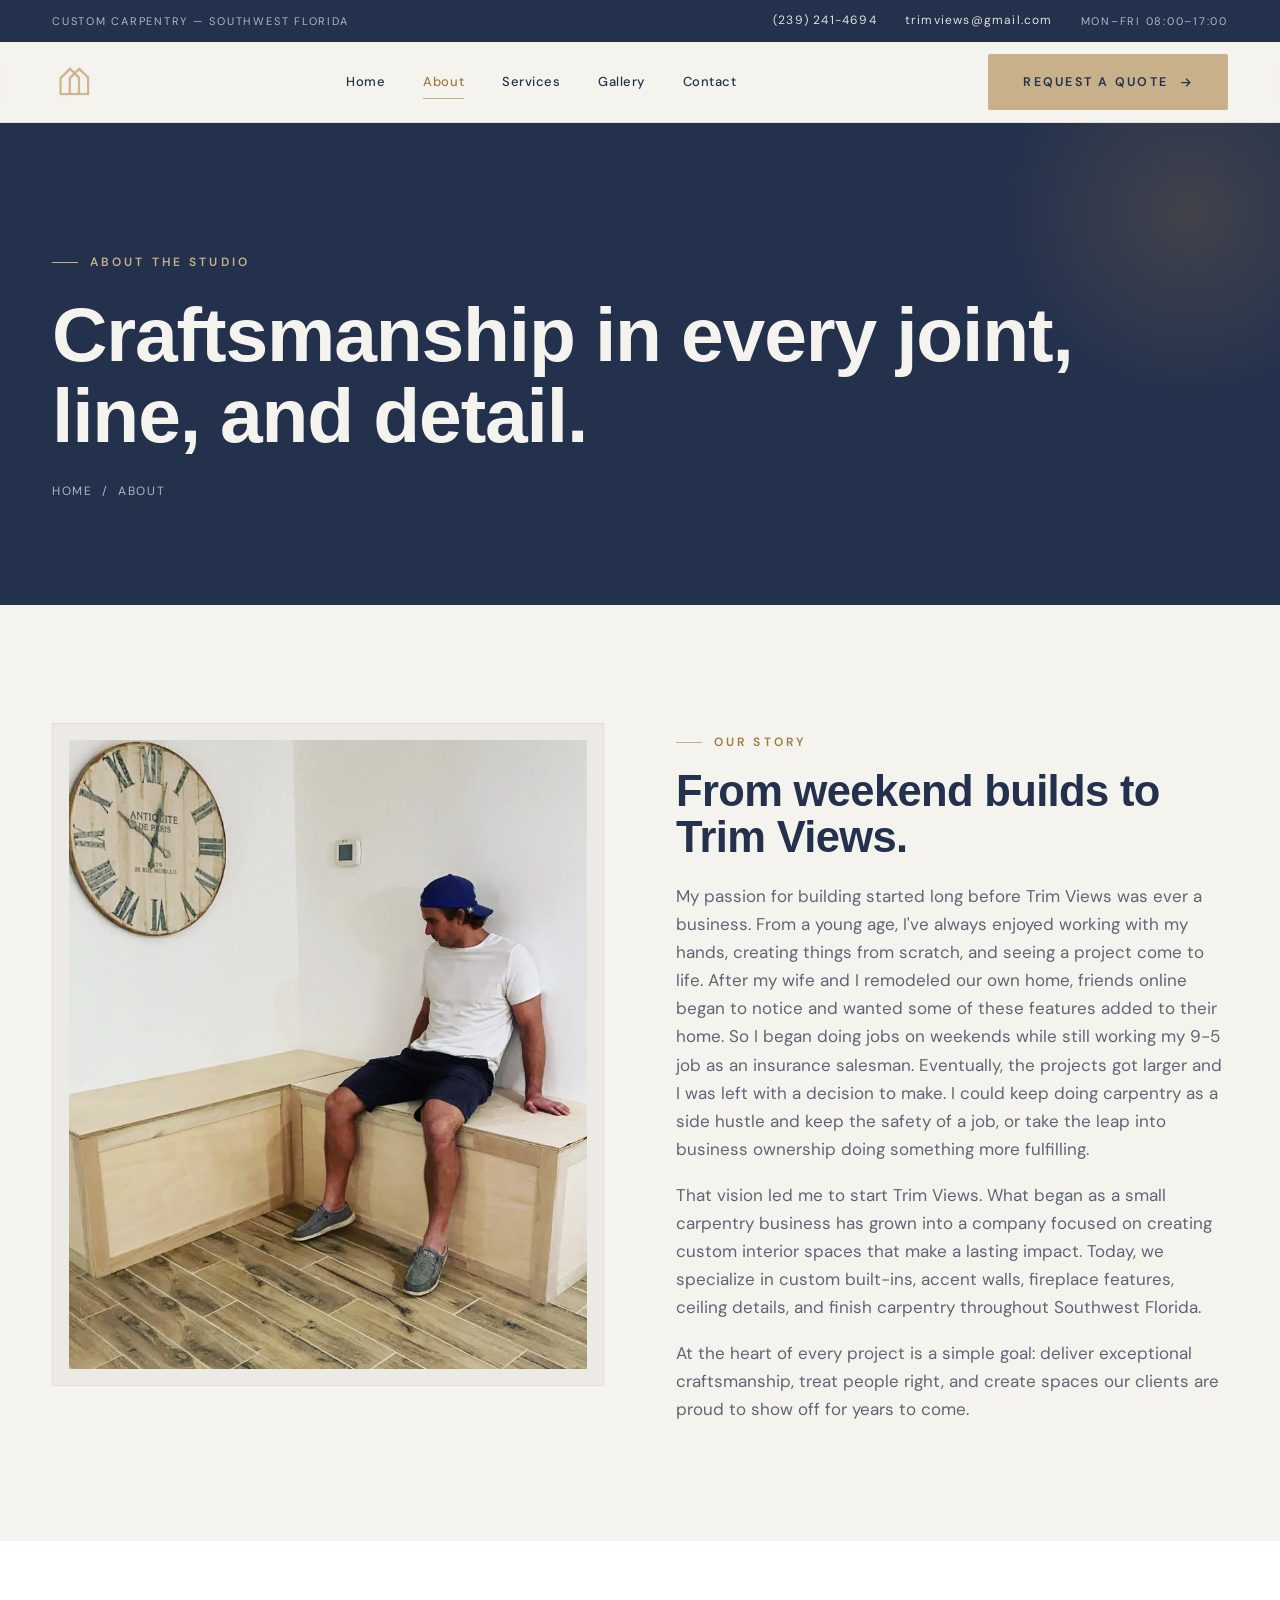
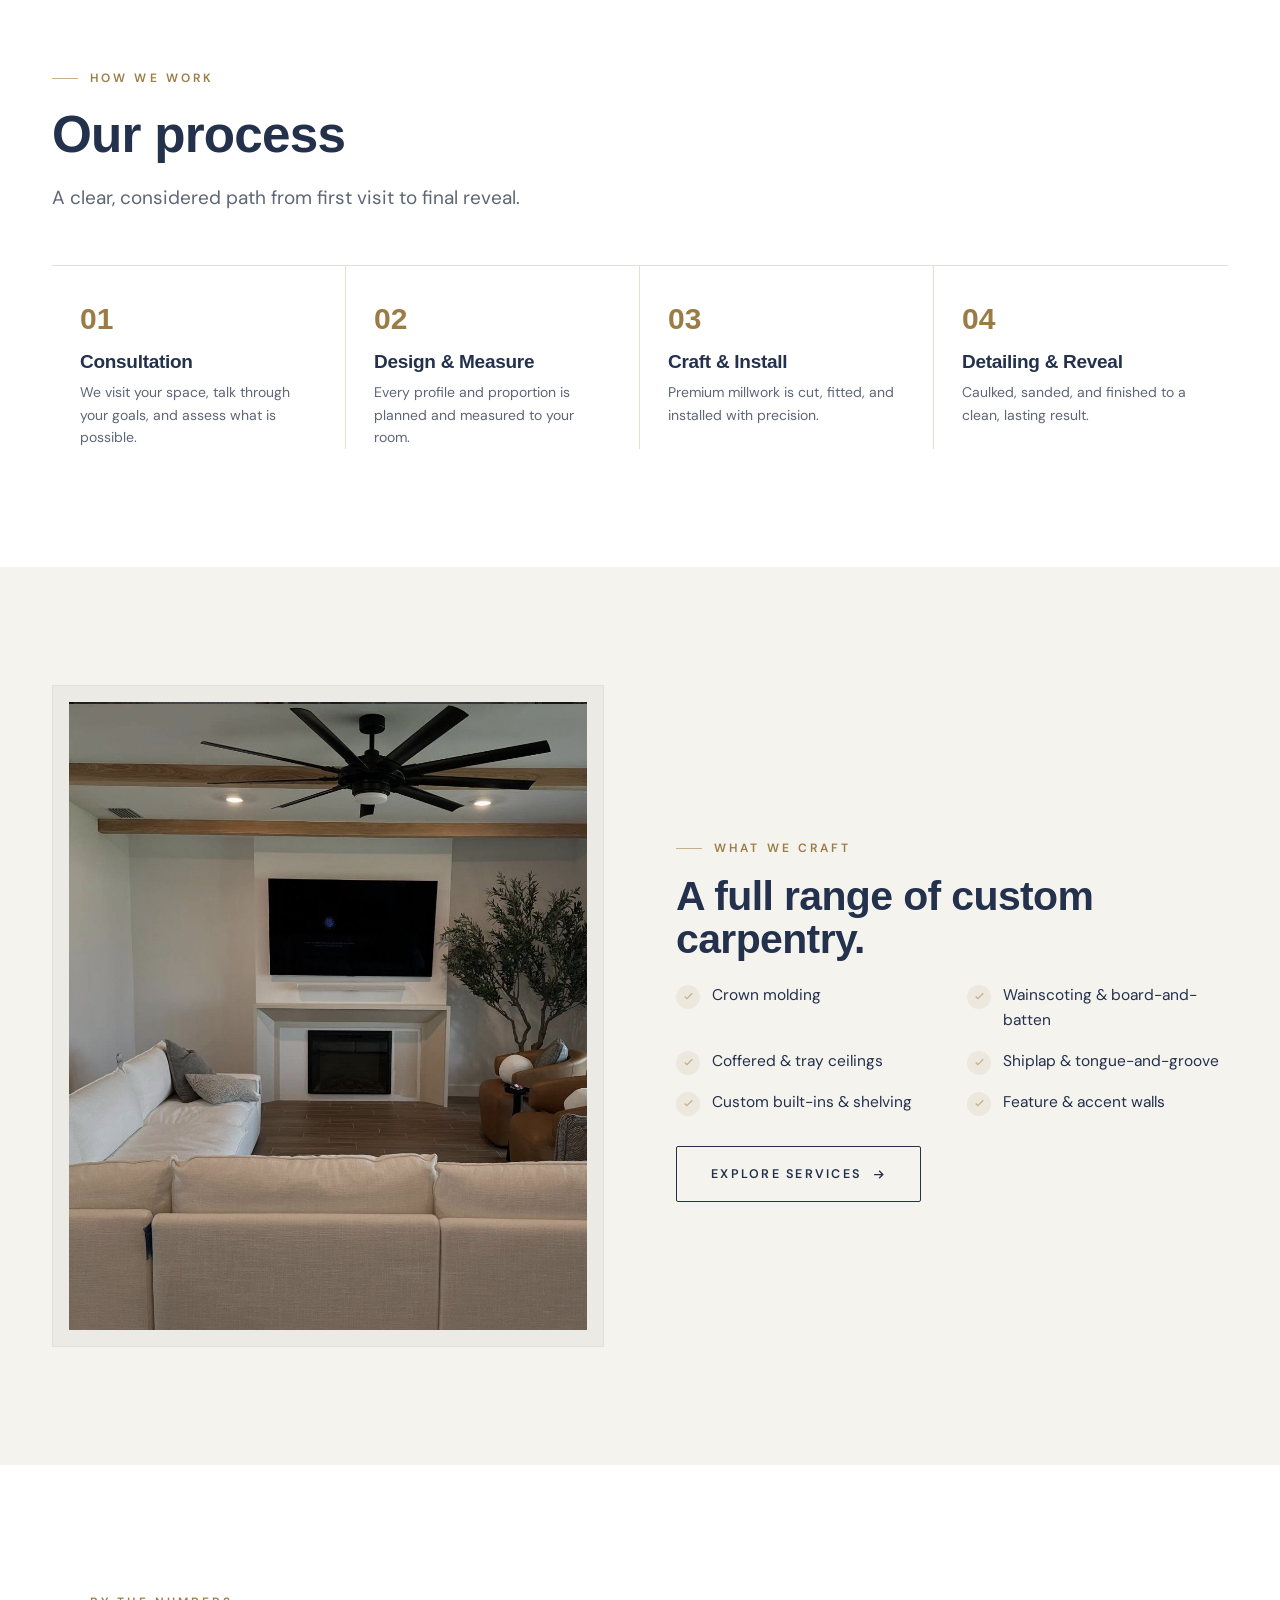
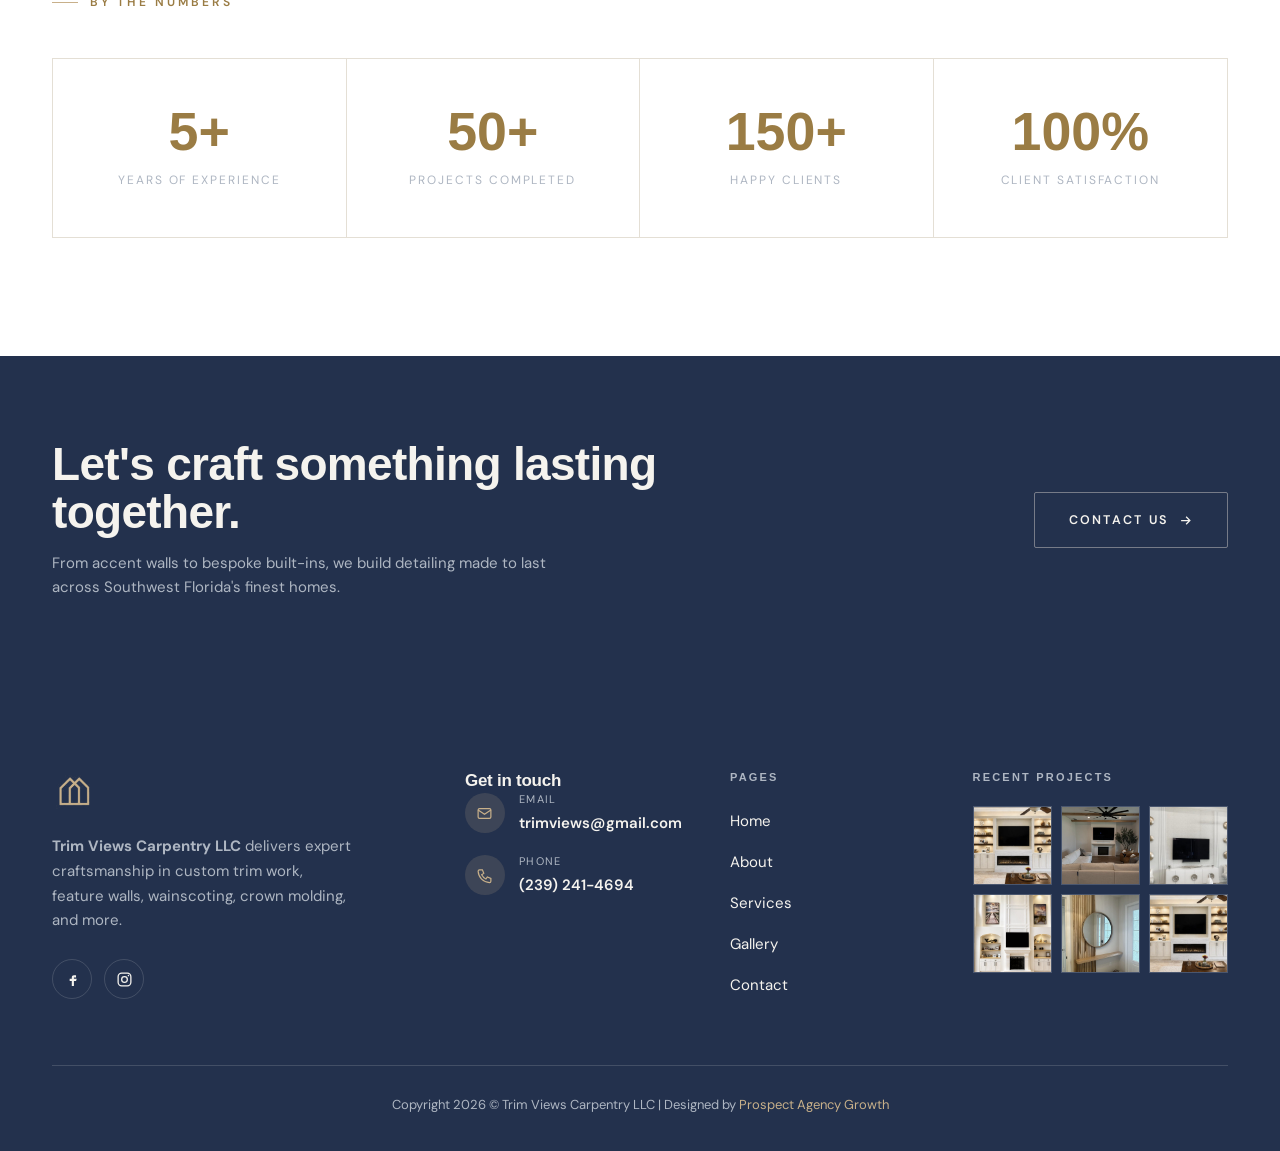
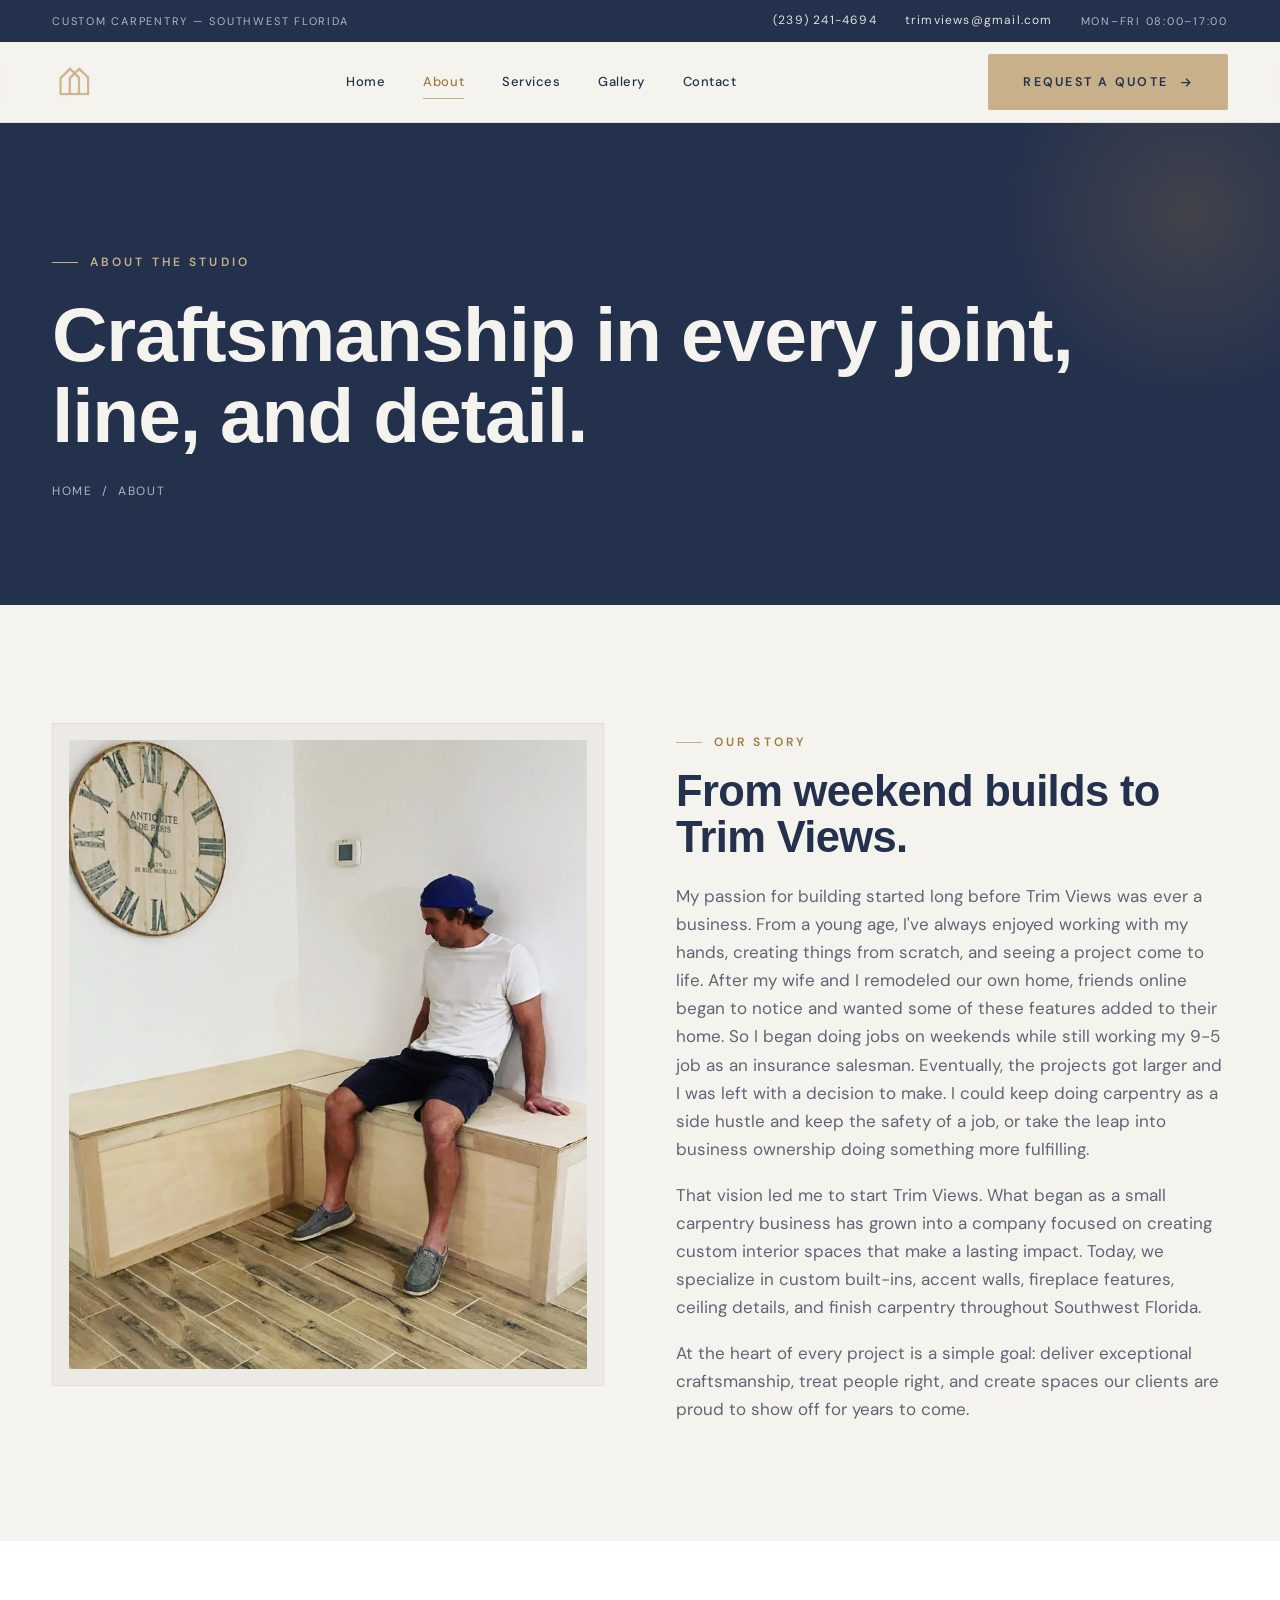
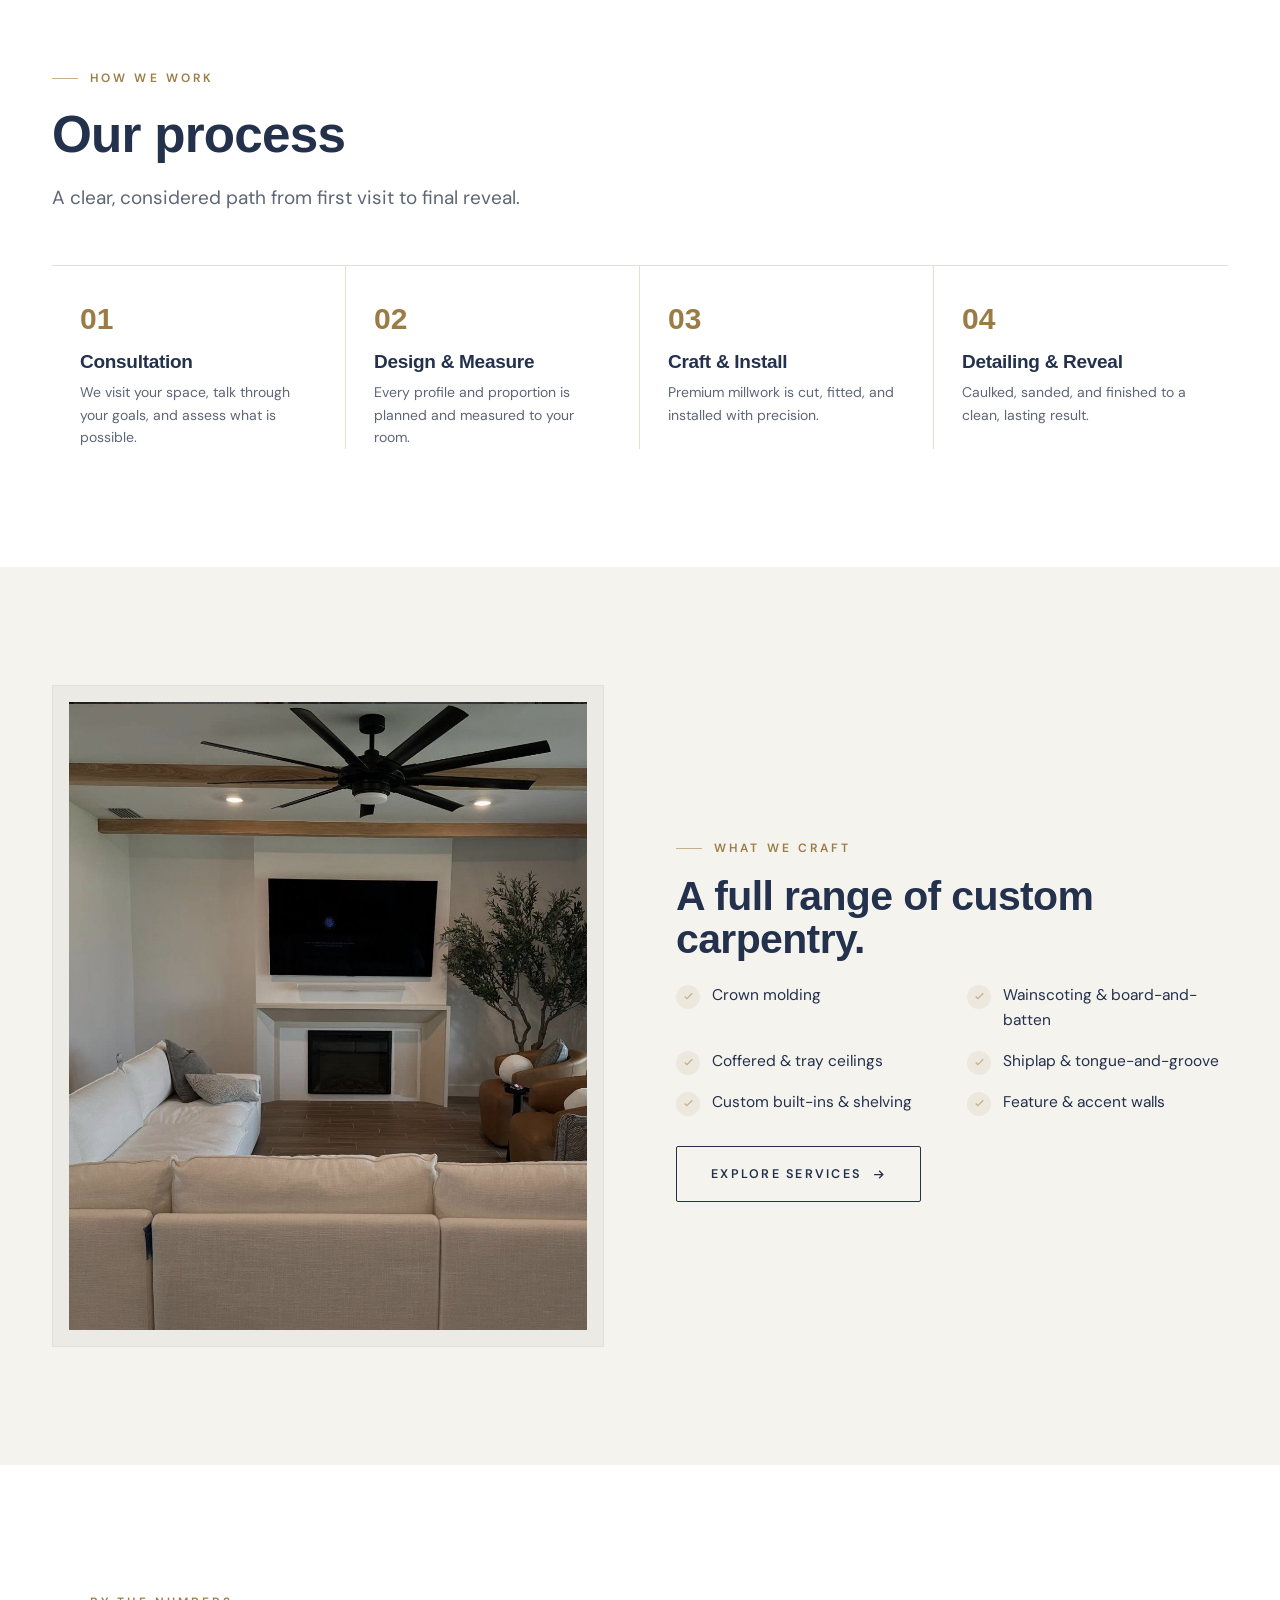
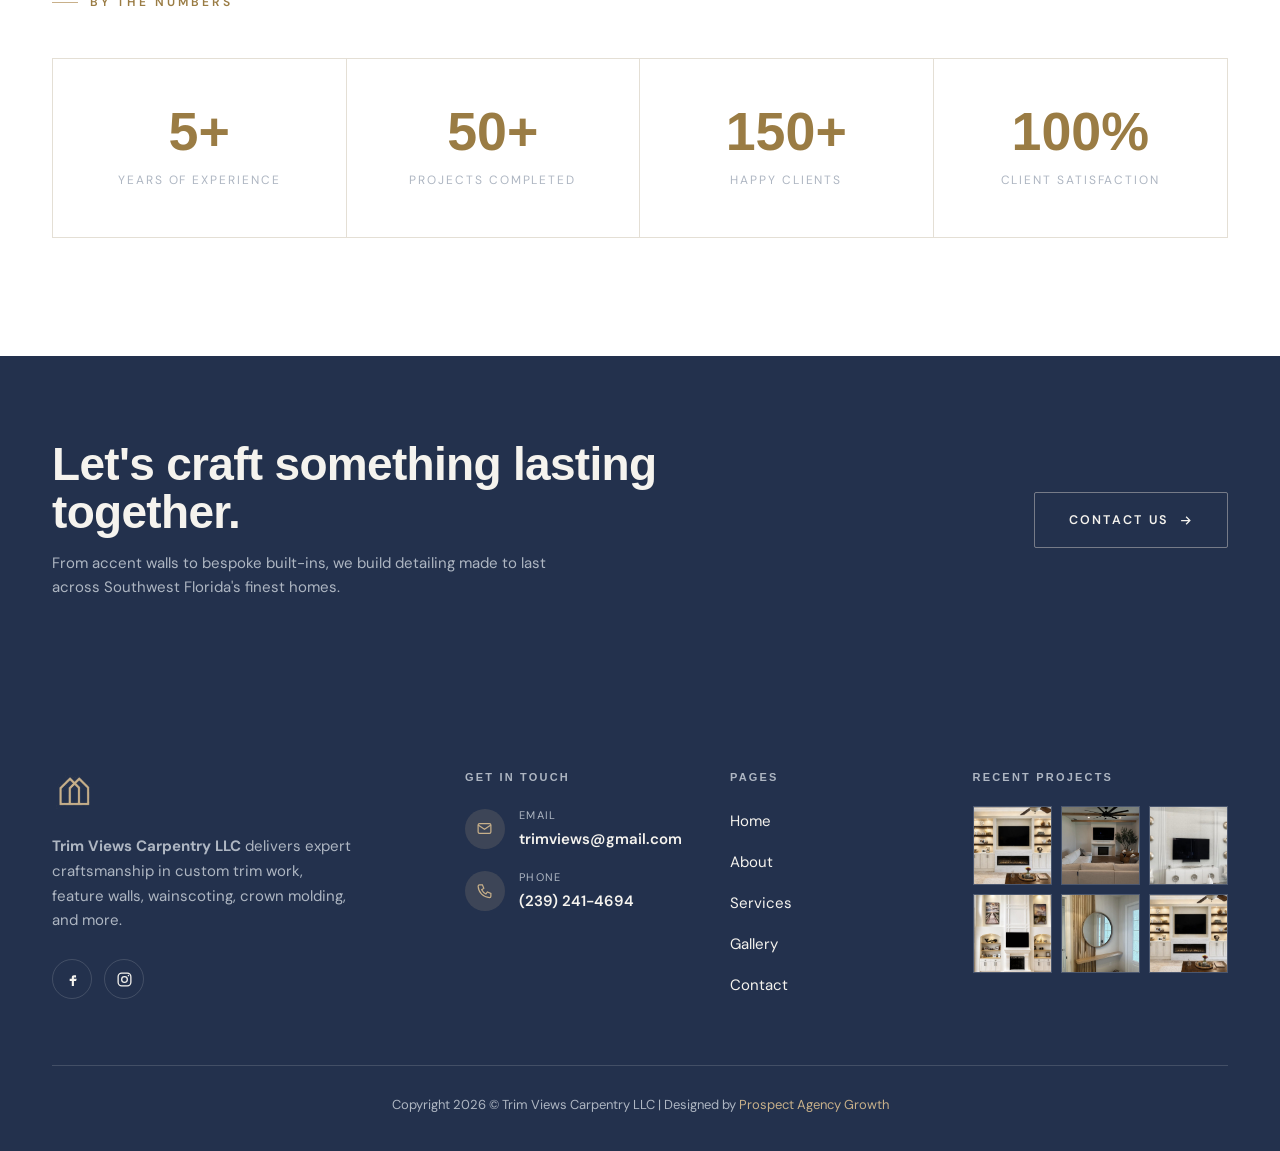
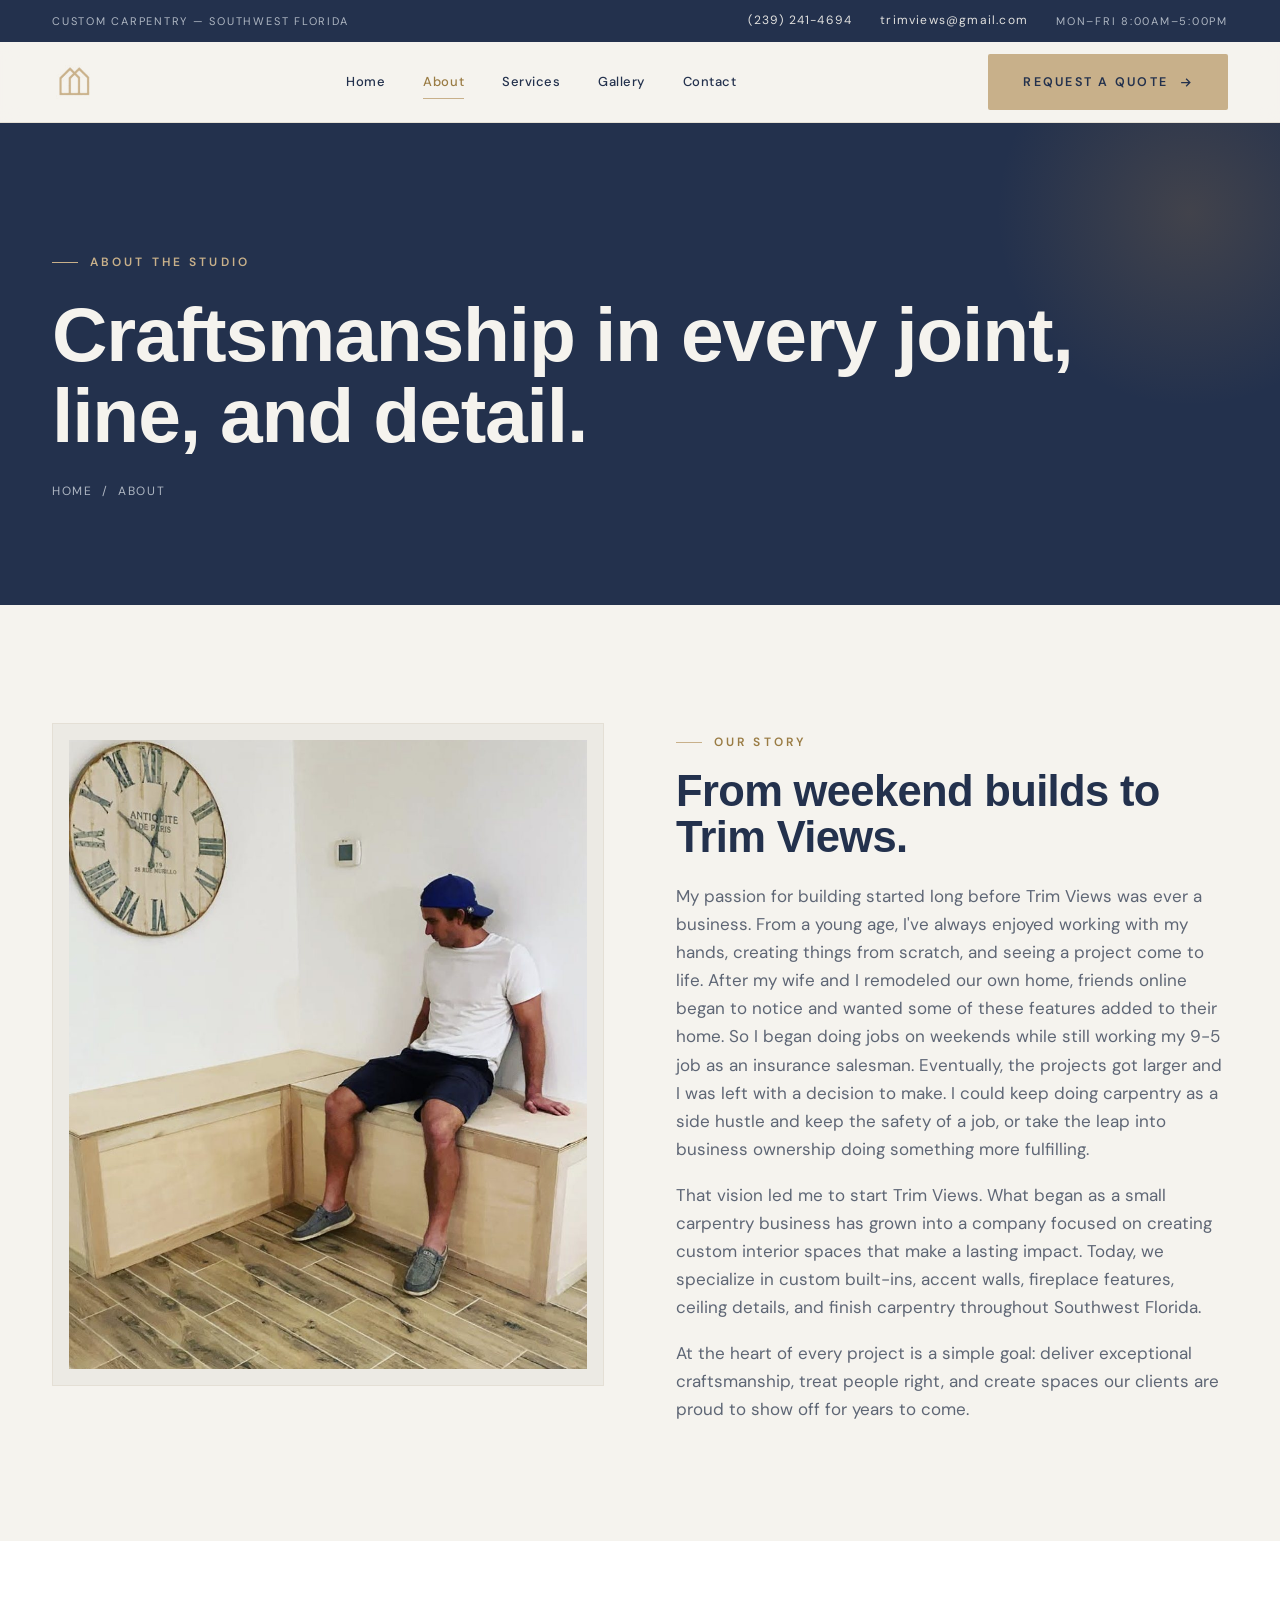
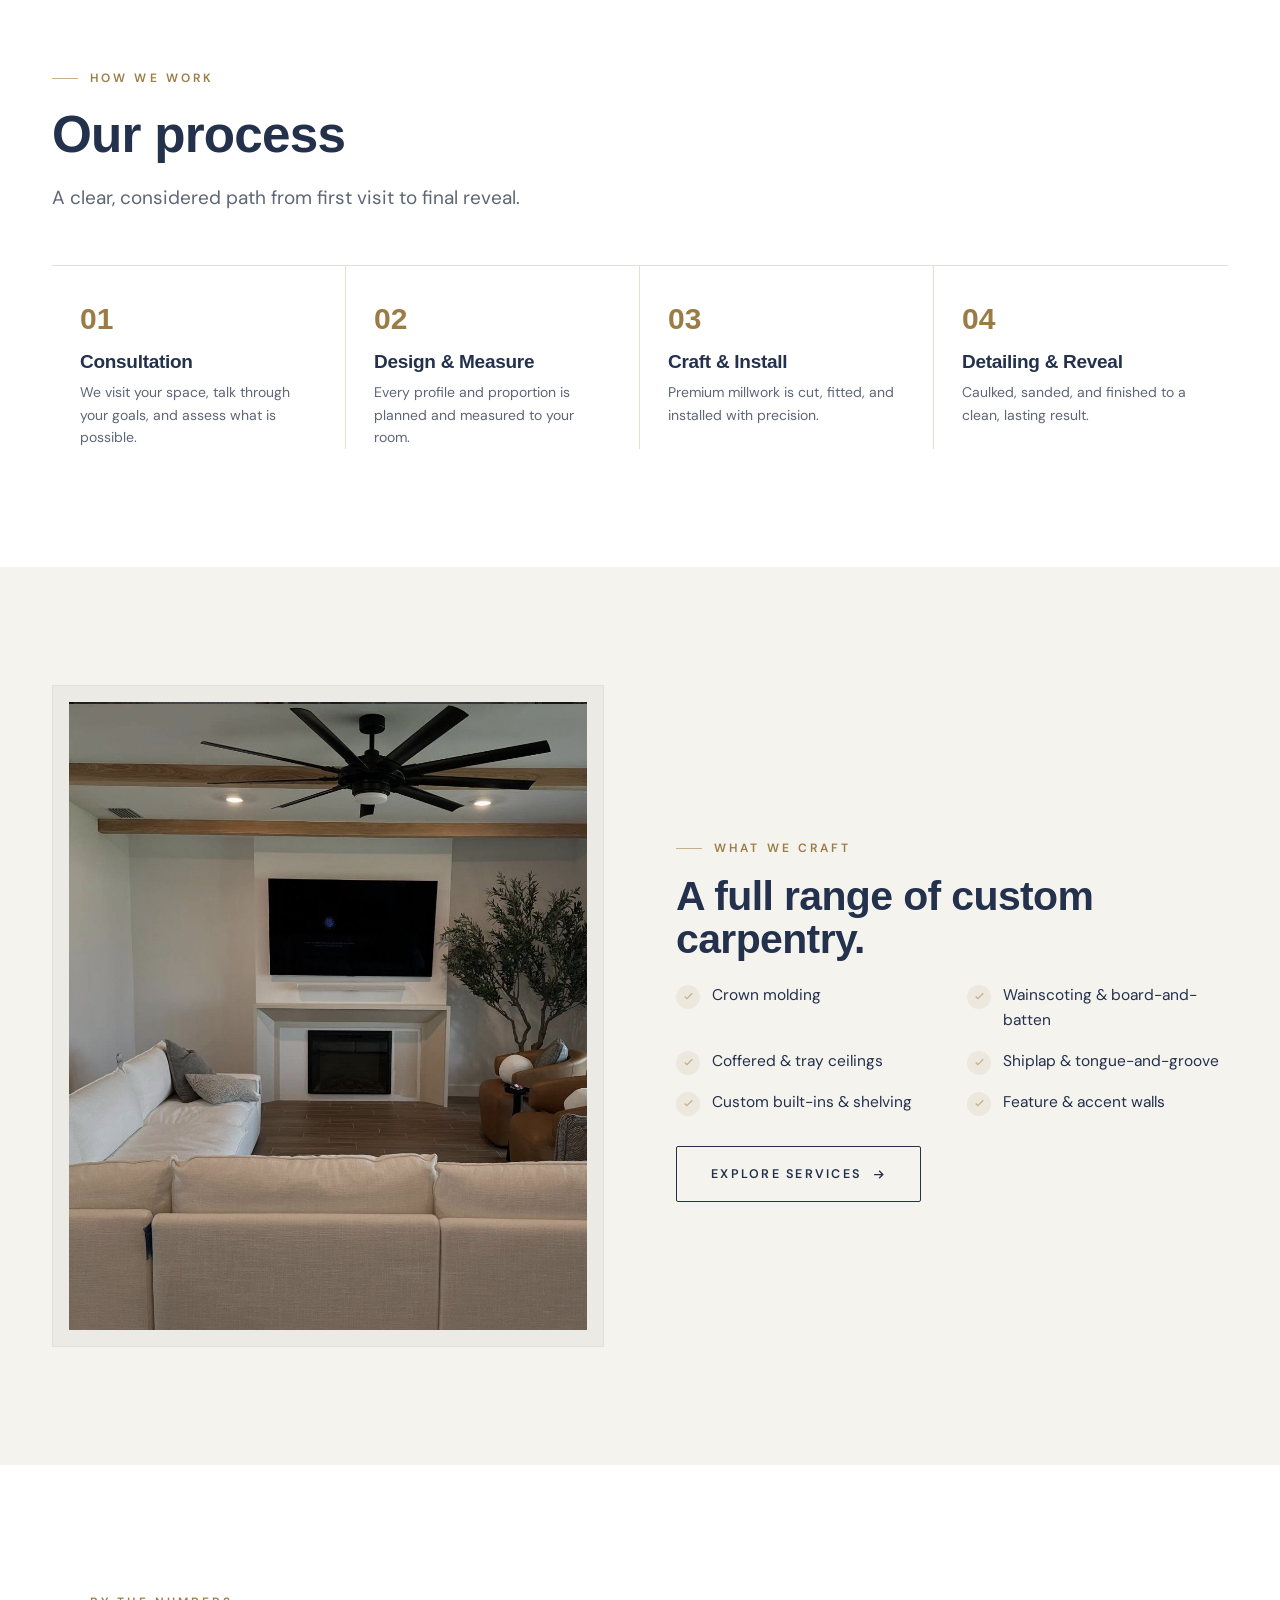
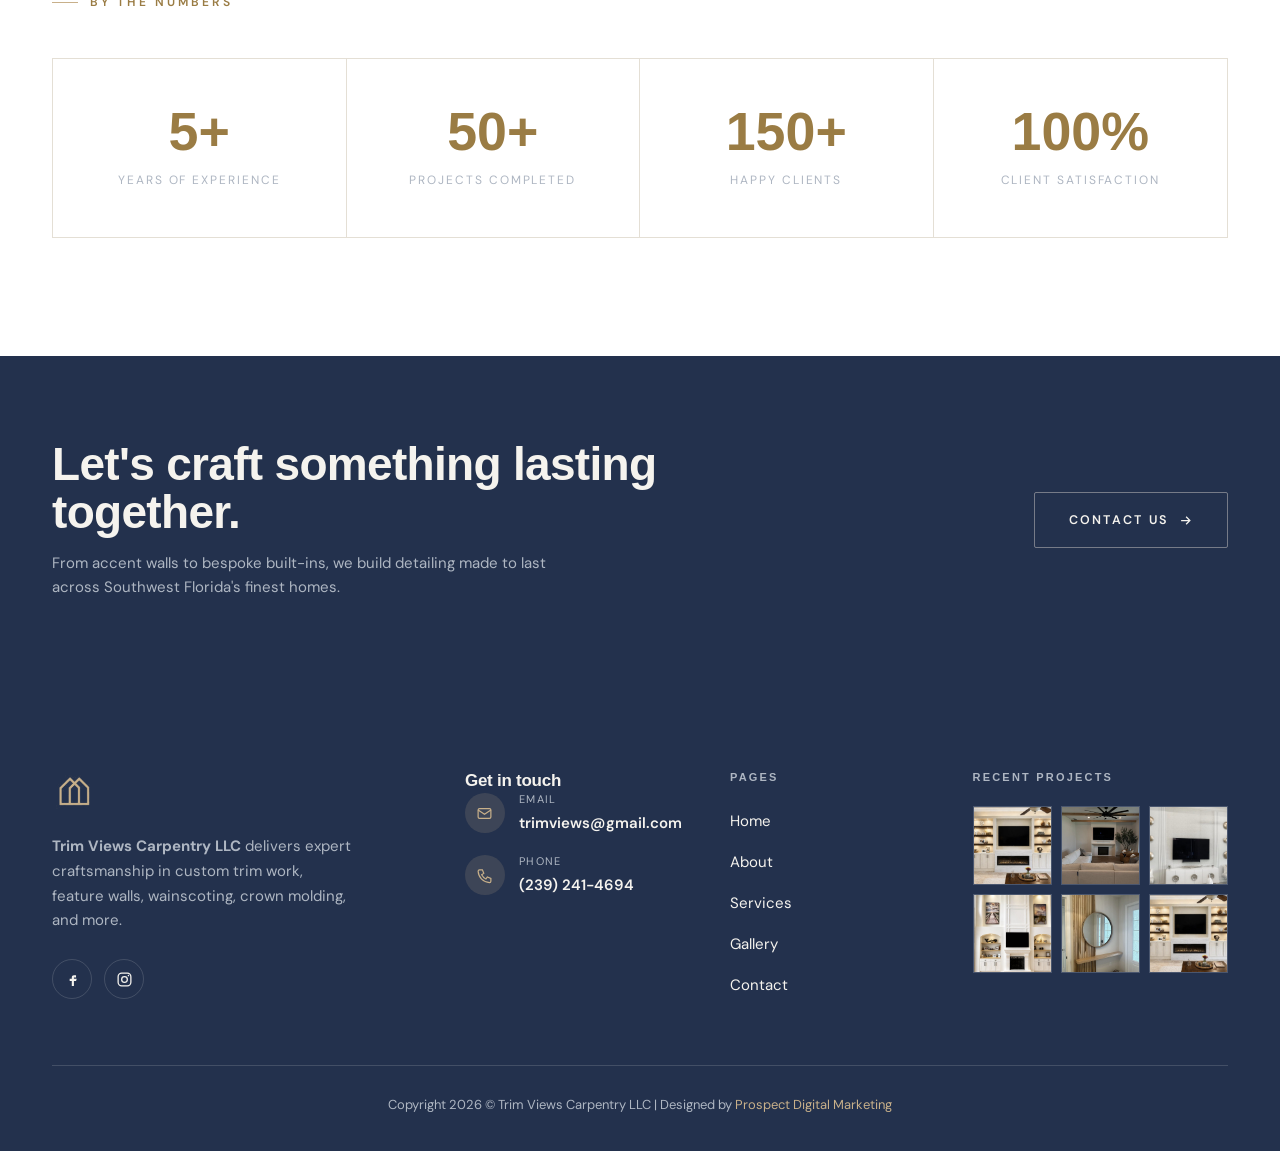
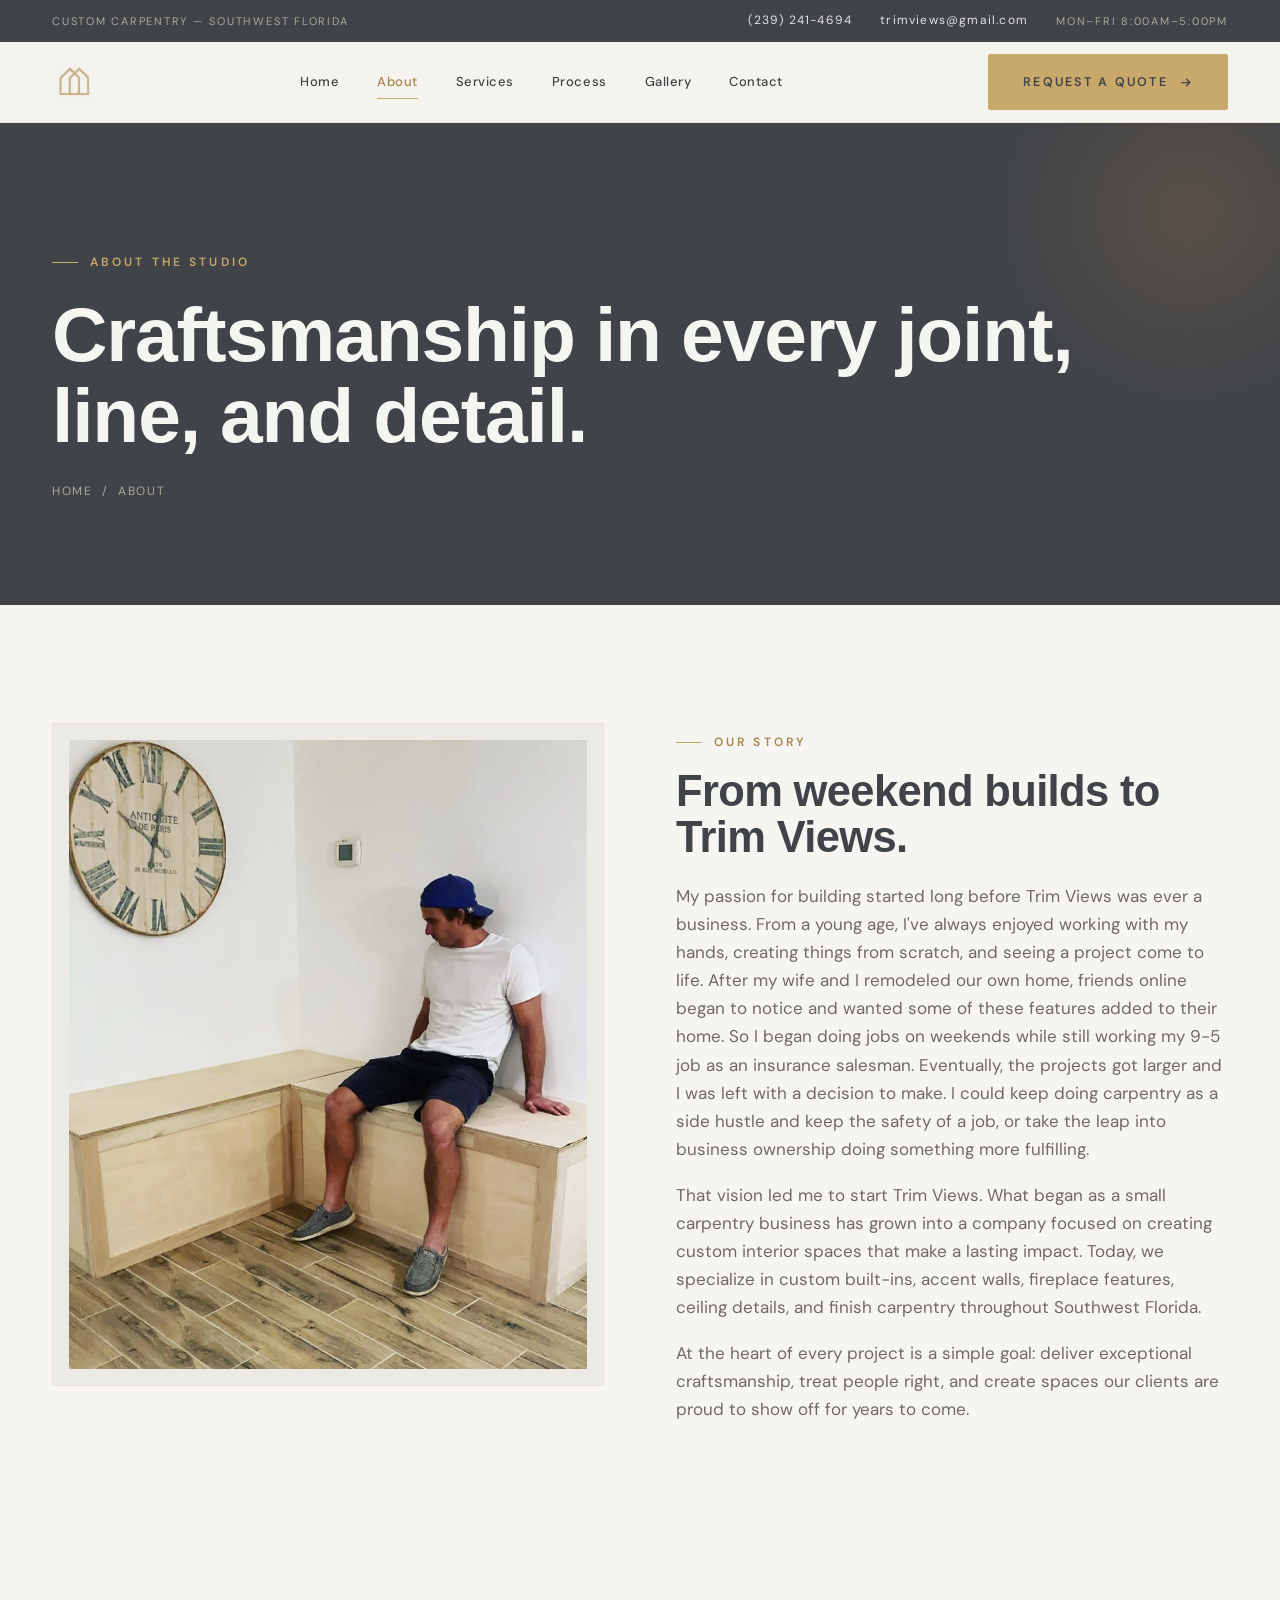
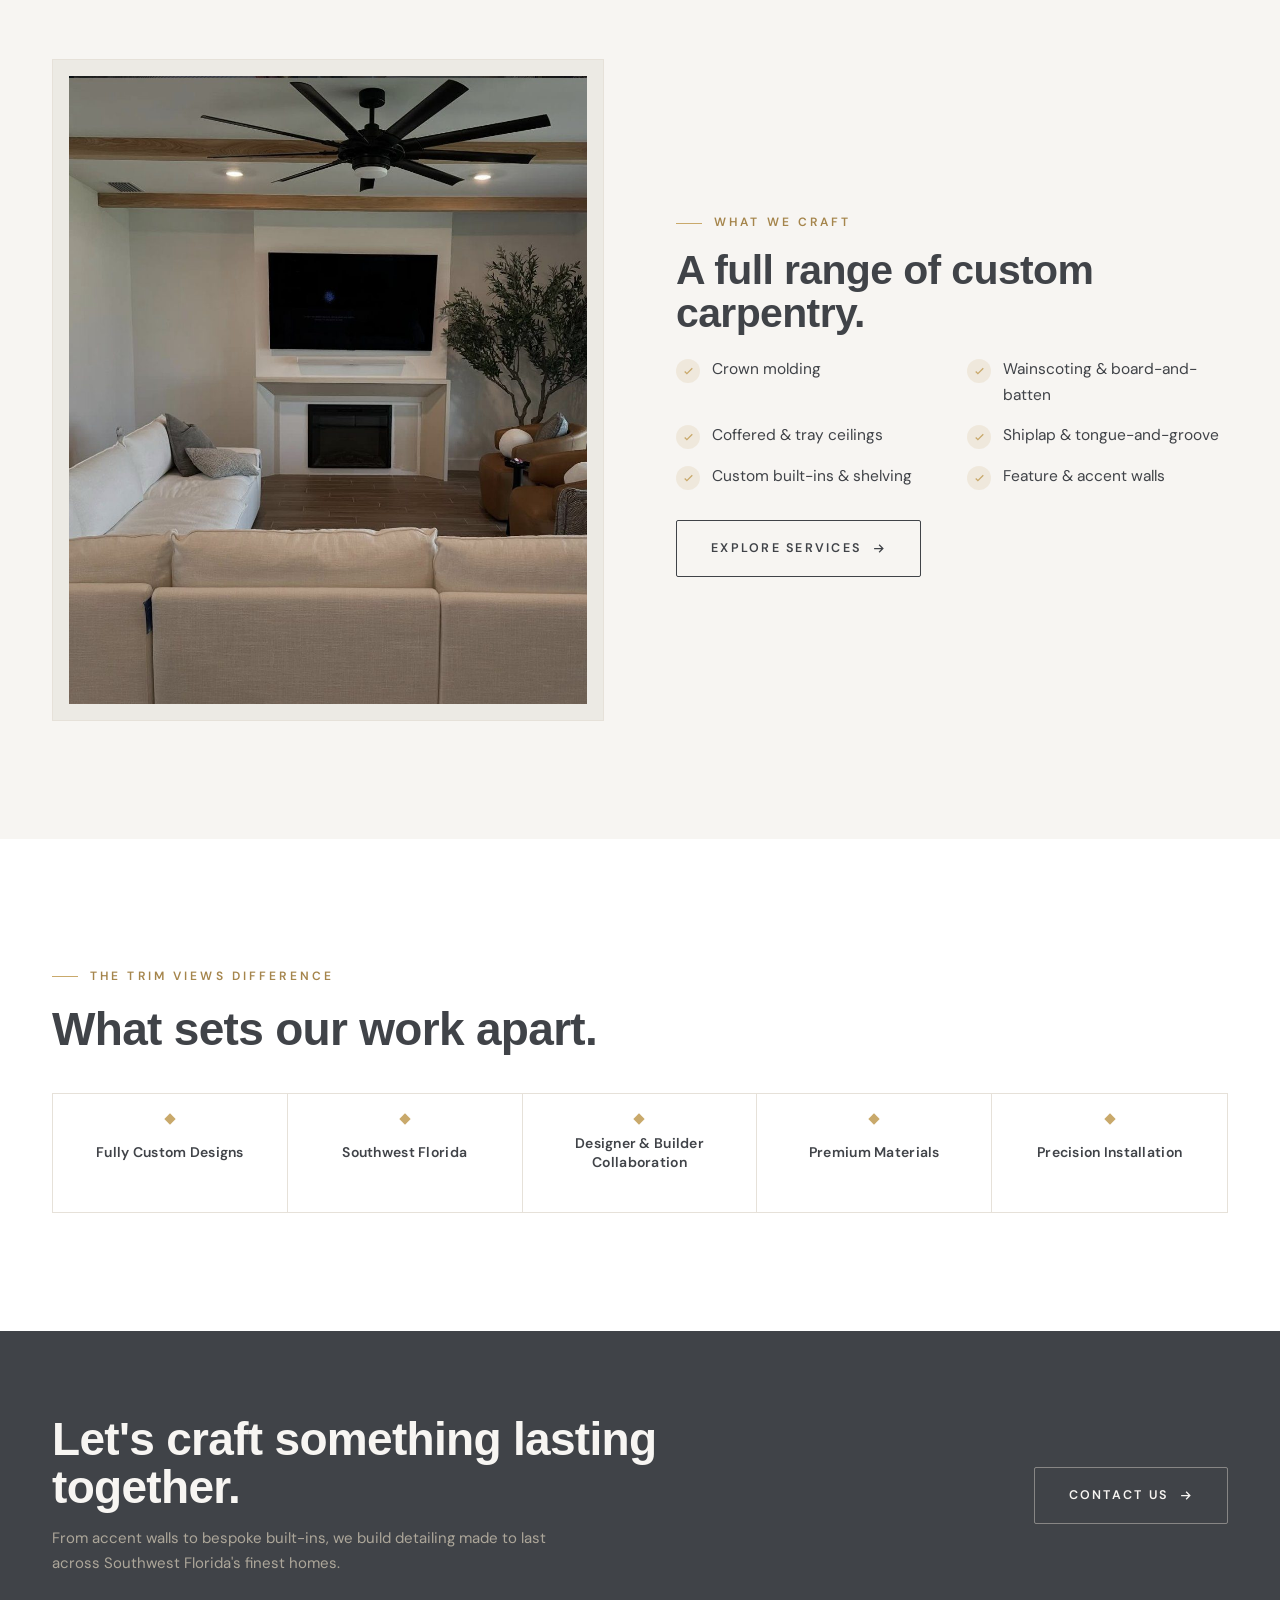
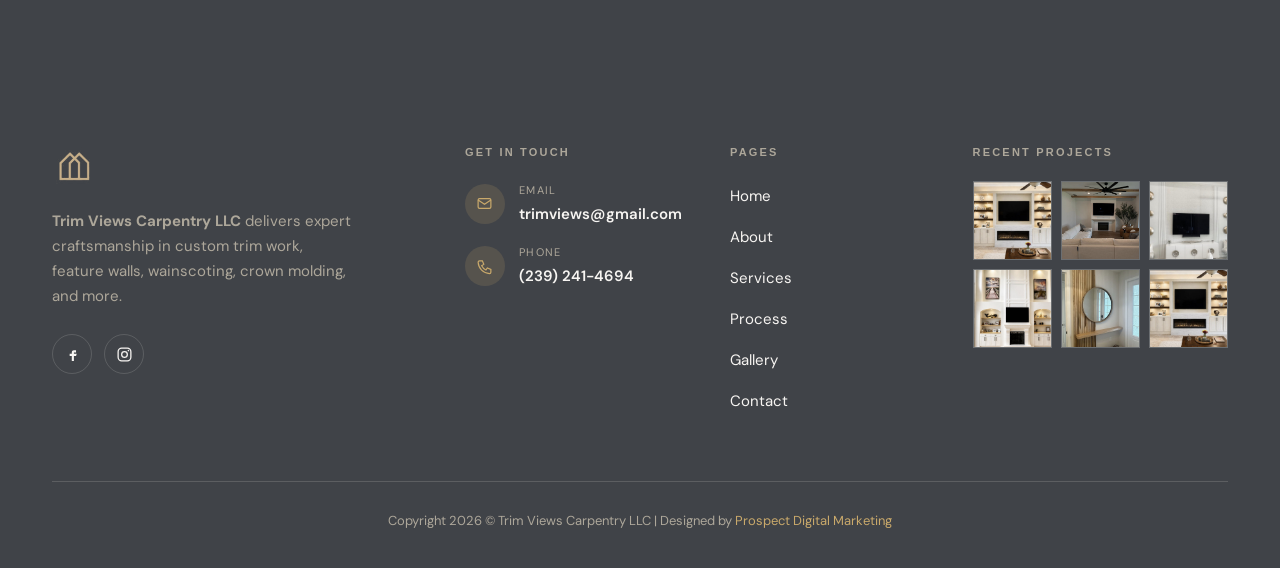
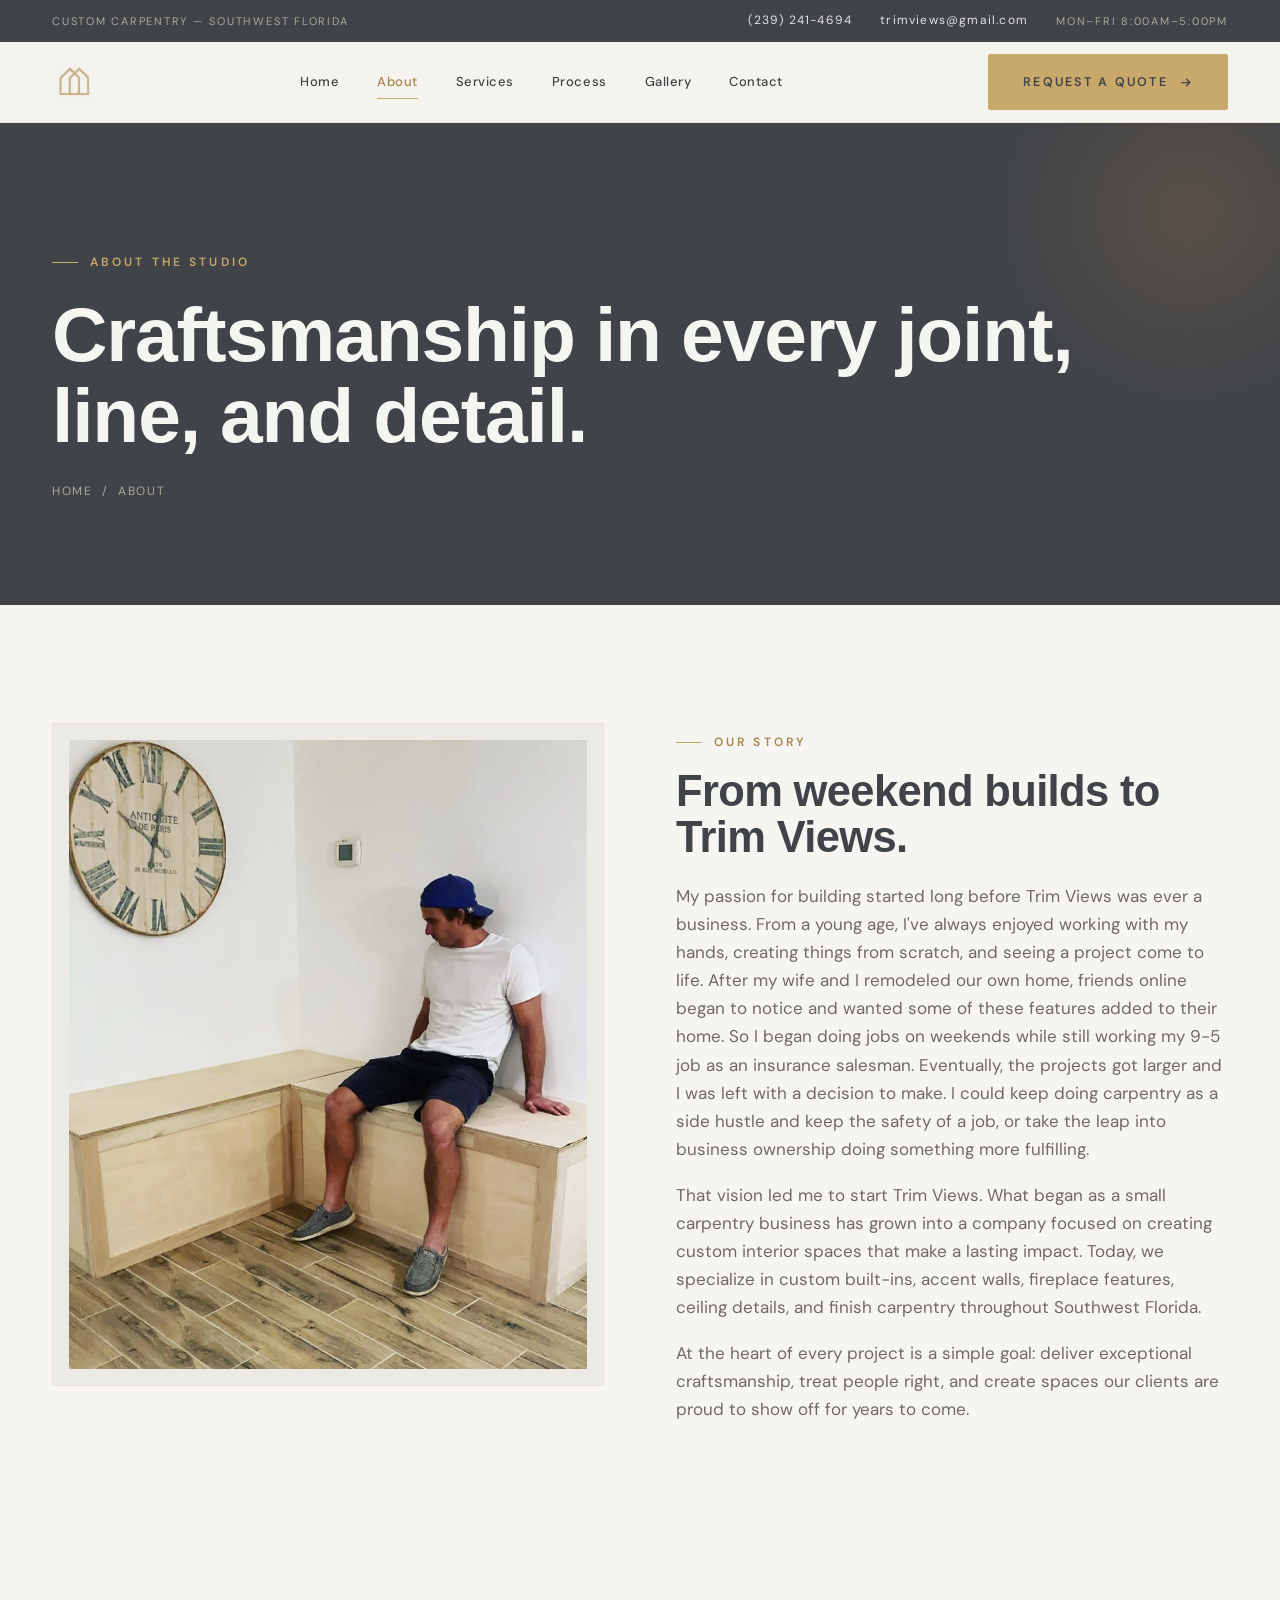
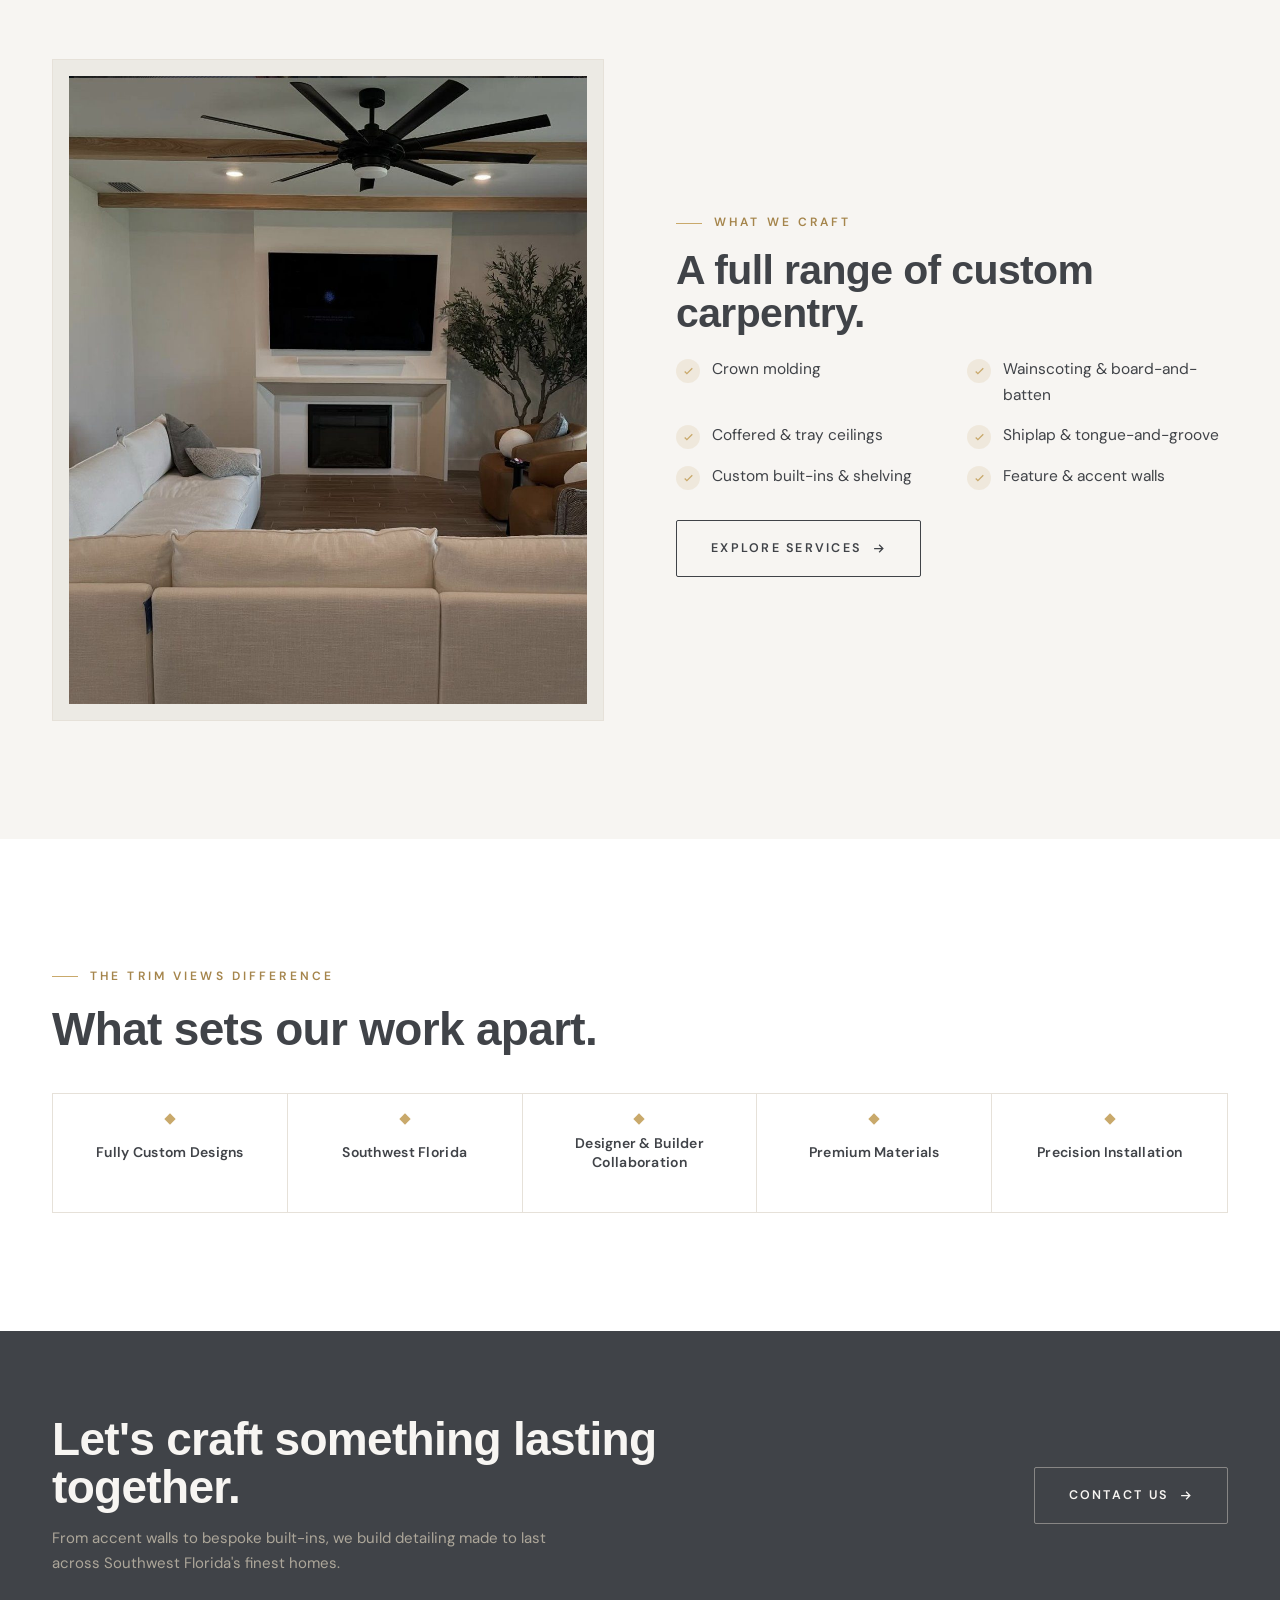
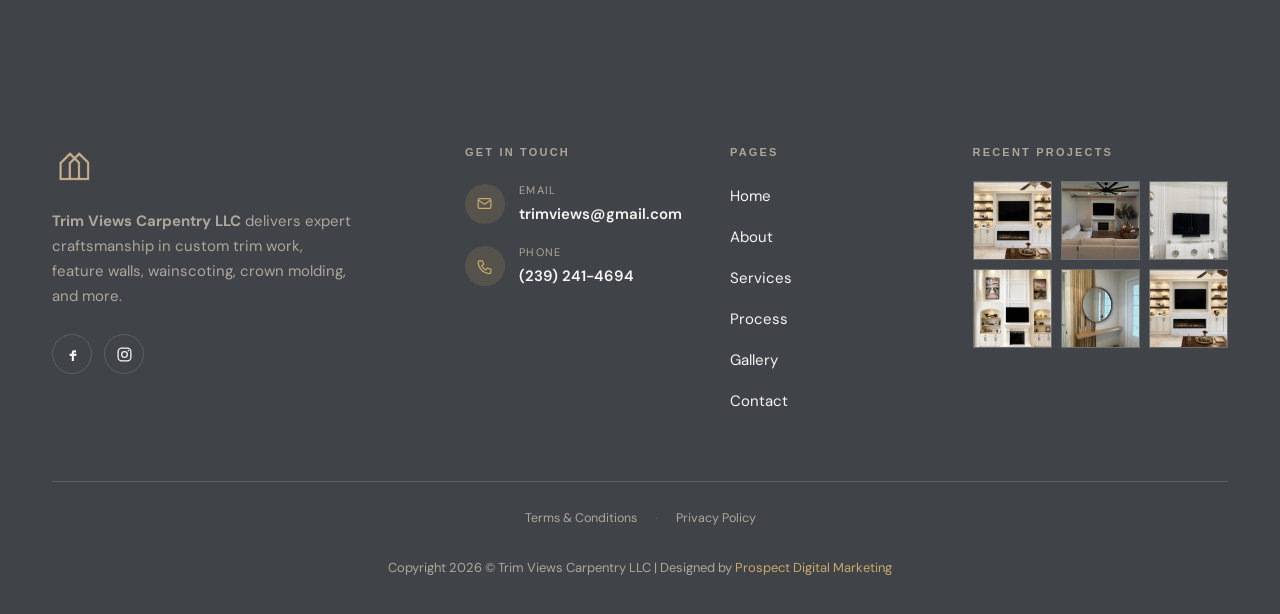
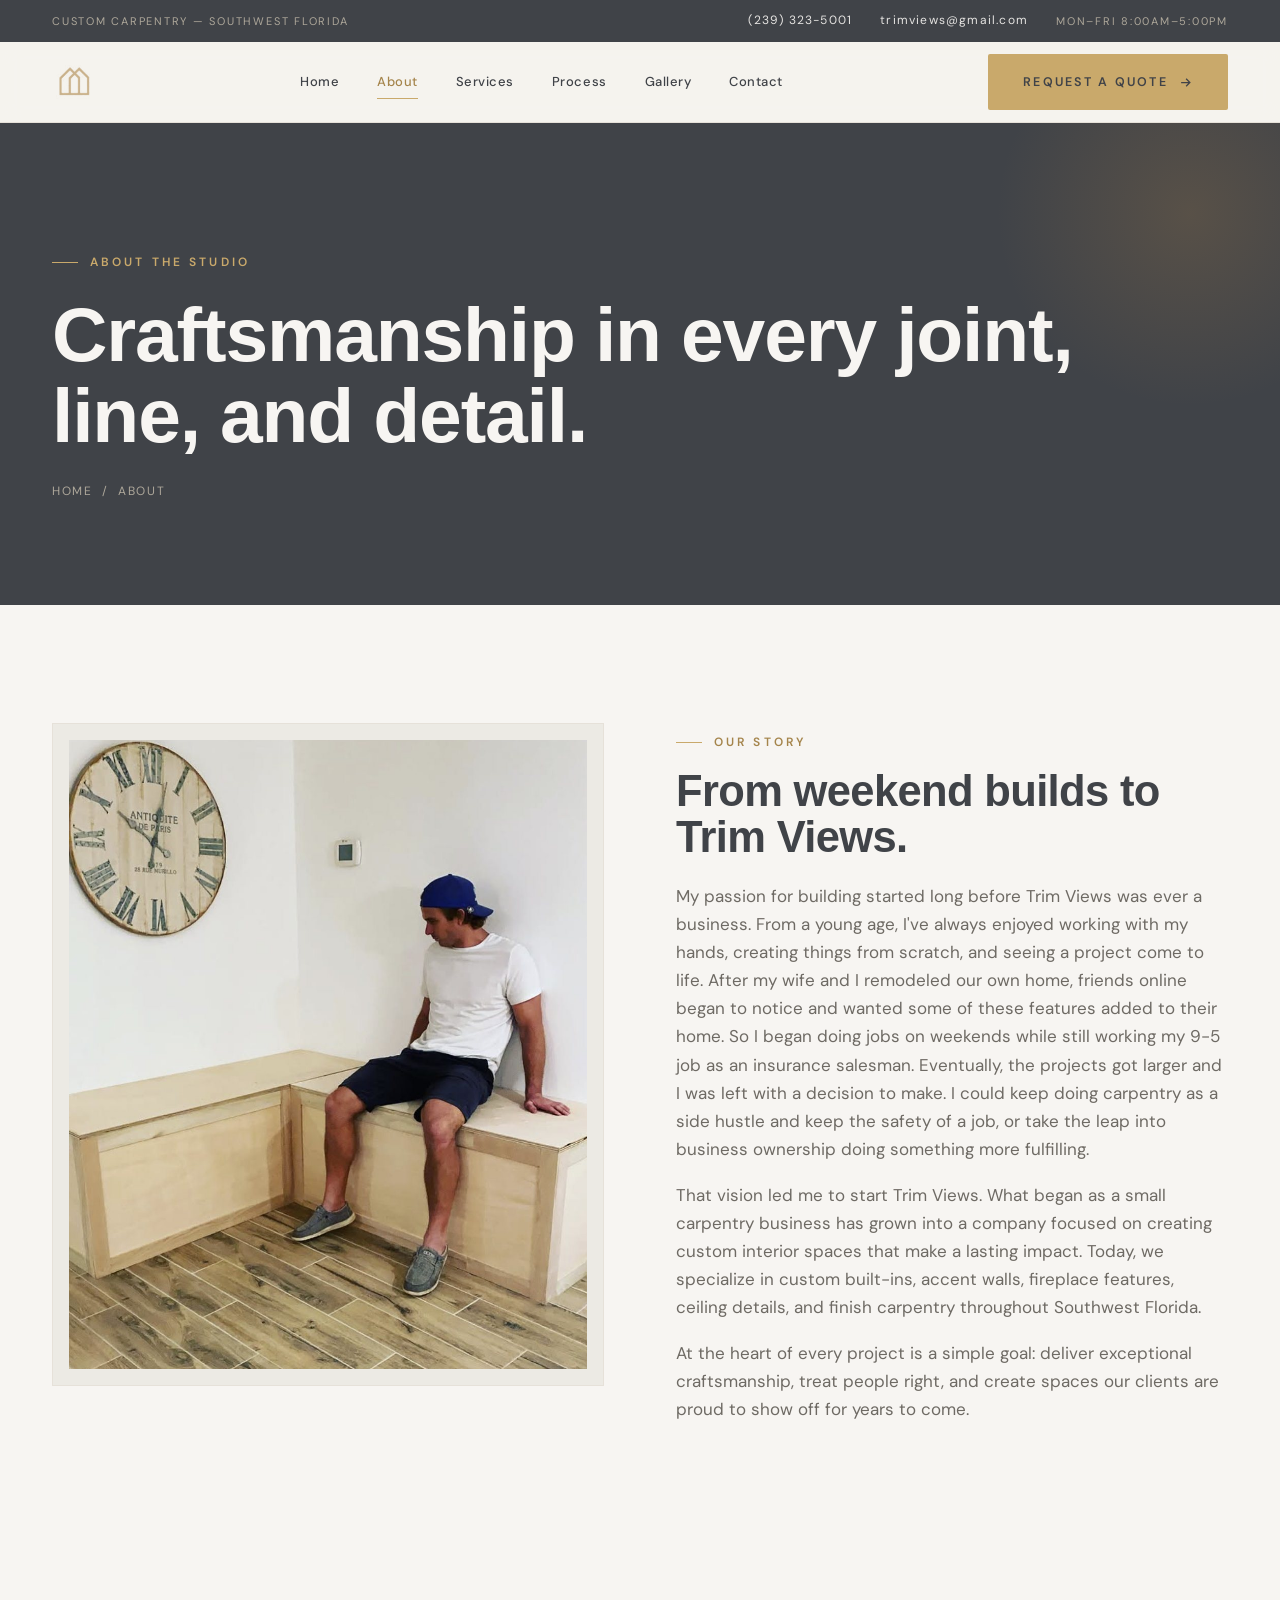
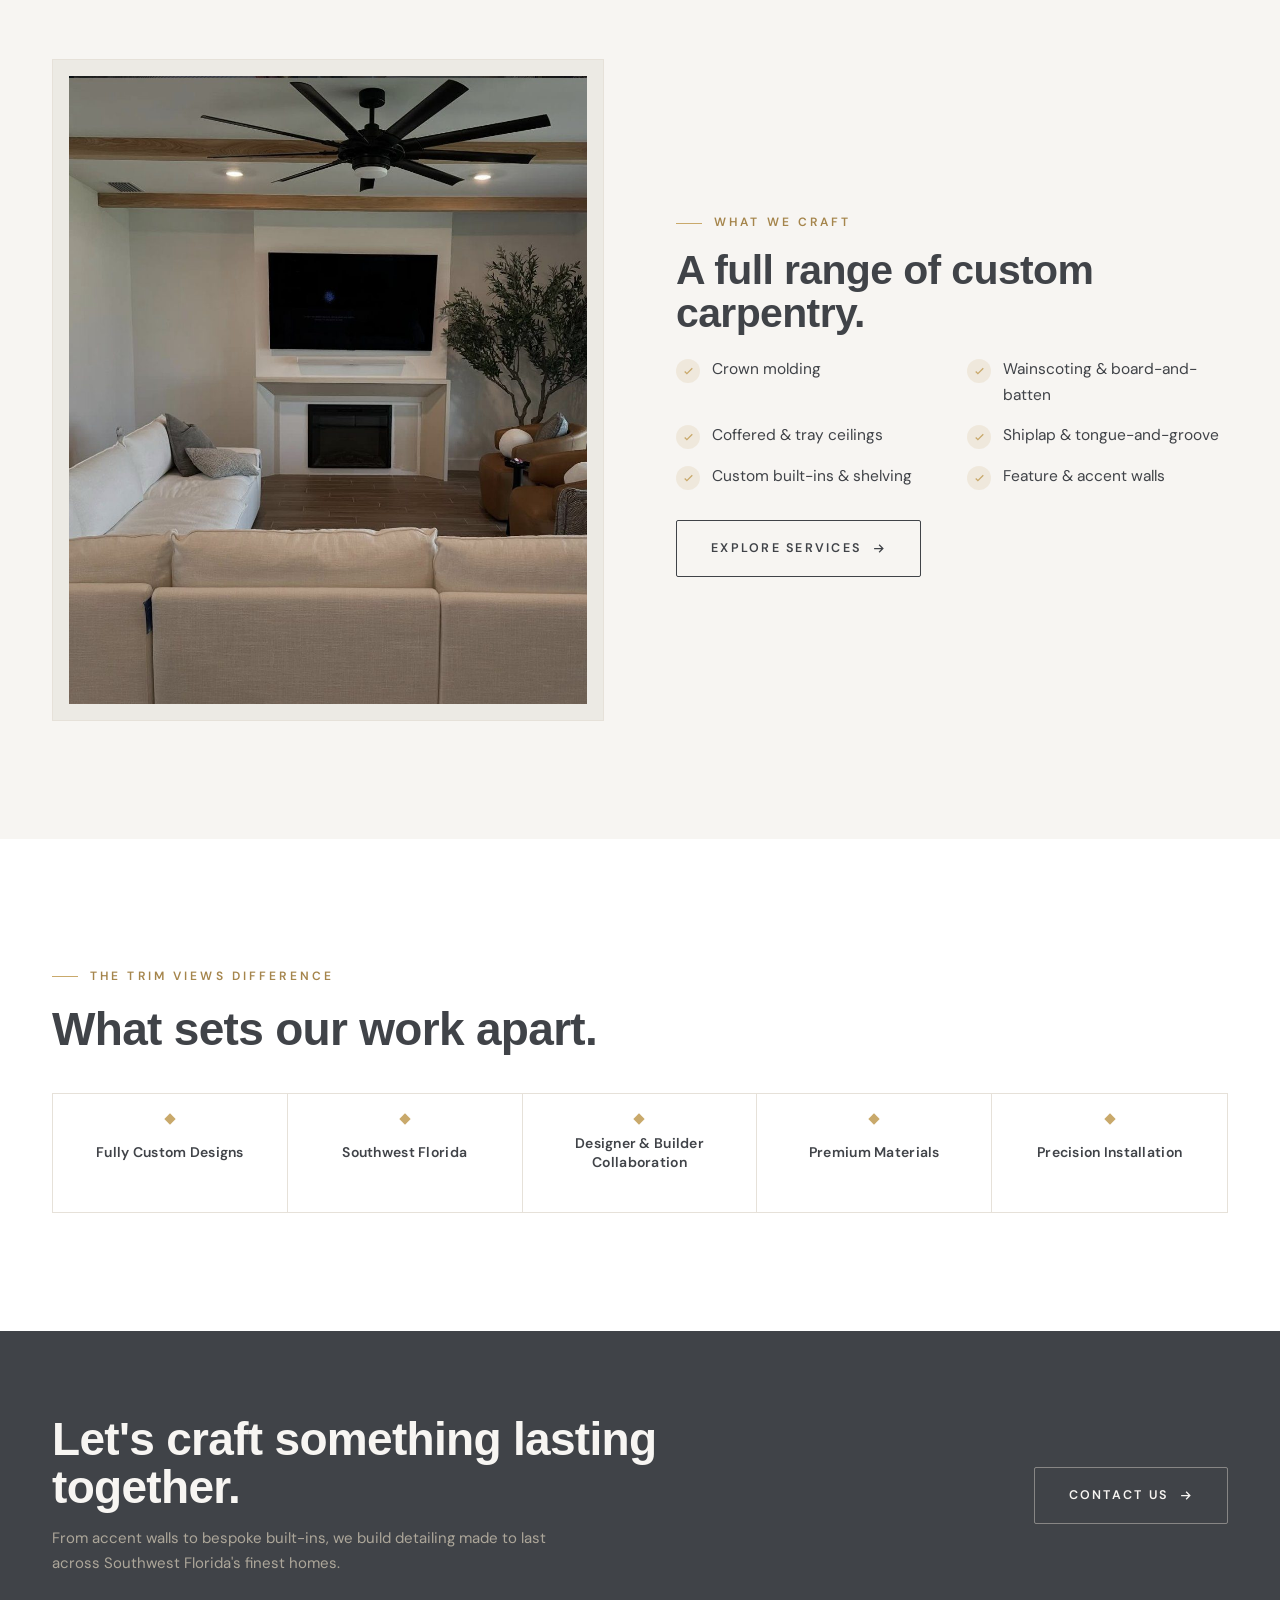
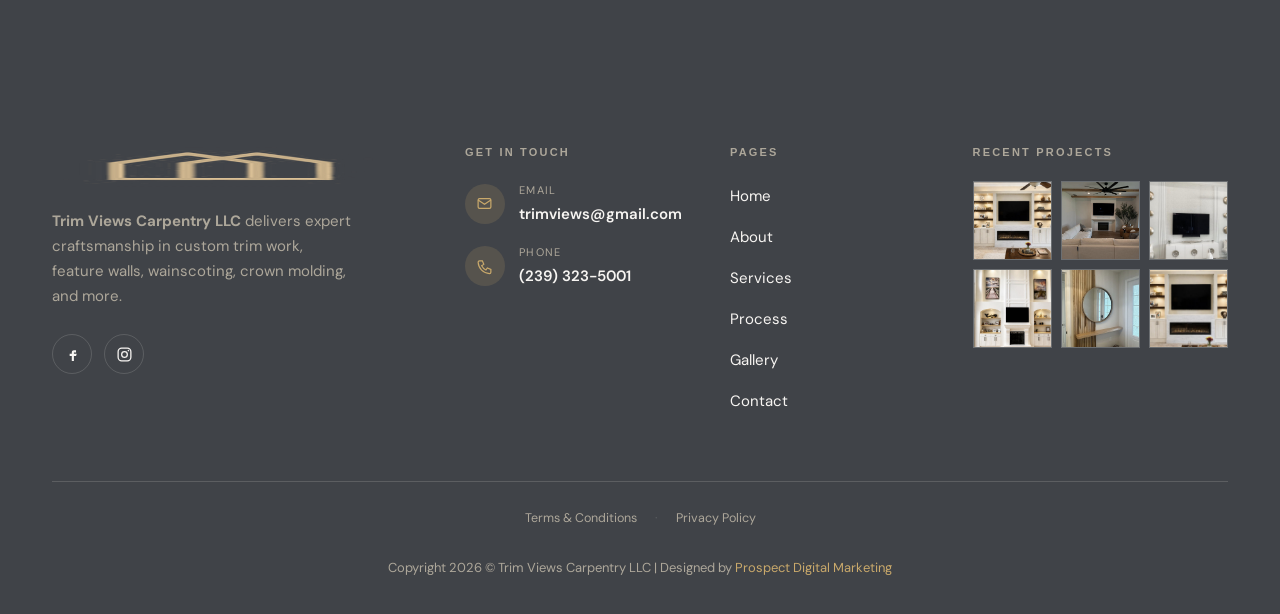
